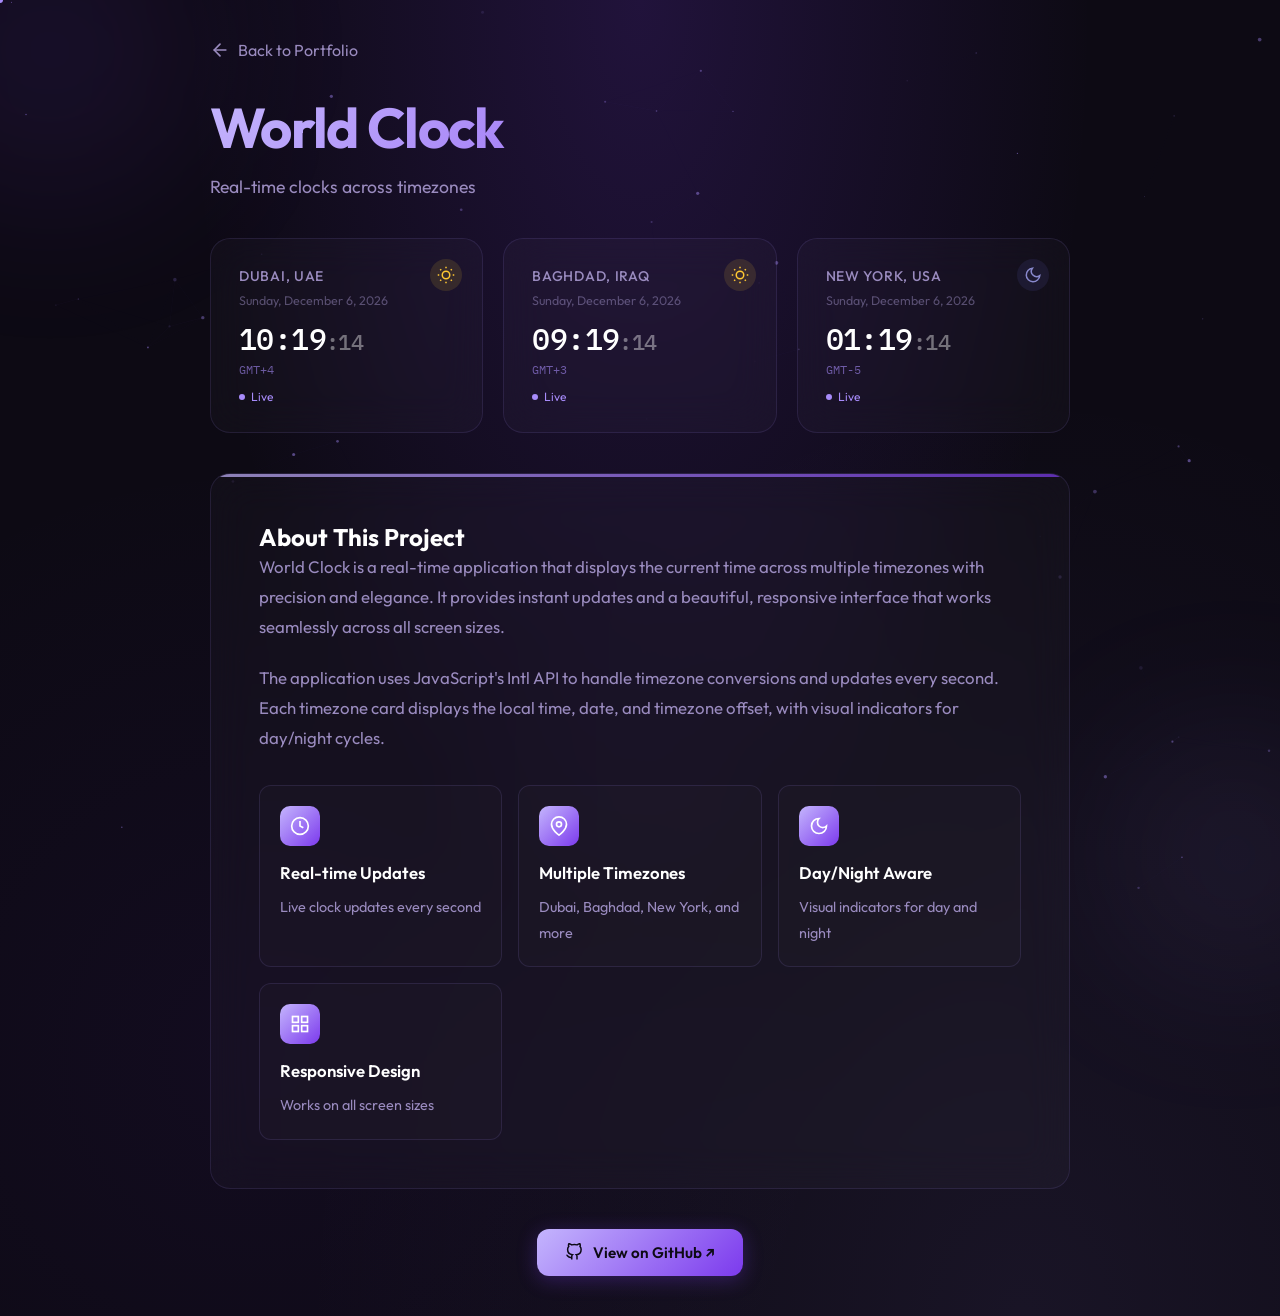
==== index.html @ 50f1b212 "rename world-clock to index" ====
<!DOCTYPE html>
<html lang="en">
<head>
    <meta charset="UTF-8">
    <meta name="viewport" content="width=device-width, initial-scale=1.0">
    <title>World Clock - Omar Al Nuaimi</title>
    <link rel="preconnect" href="https://fonts.googleapis.com">
    <link rel="preconnect" href="https://fonts.gstatic.com" crossorigin>
    <link href="https://fonts.googleapis.com/css2?family=Outfit:wght@400;500;600;700&family=IBM+Plex+Mono:wght@400;500&display=swap" rel="stylesheet">
    <style>
        :root {
            --bg-primary: #0d0a14;
            --bg-secondary: #150f20;
            --bg-card: rgba(255, 255, 255, 0.025);
            --bg-card-hover: rgba(255, 255, 255, 0.05);
            --accent-primary: #a78bfa;
            --accent-secondary: #7c3aed;
            --accent-gradient: linear-gradient(135deg, #c4b5fd 0%, #7c3aed 100%);
            --text-primary: #ffffff;
            --text-secondary: #9a8bbf;
            --border-color: rgba(255, 255, 255, 0.06);
            --glass-bg: rgba(255, 255, 255, 0.015);
            --glass-border: rgba(167, 139, 250, 0.12);
            --shadow-glow: 0 0 40px rgba(124, 58, 237, 0.2);
            --cursor-color: #a78bfa;
            --cursor-size: 36px;
        }
        
        *, *::before, *::after { margin: 0; padding: 0; box-sizing: border-box; }

        @media (pointer: fine) {
            *, *::before, *::after { cursor: none !important; }
        }

        body {
            font-family: 'Outfit', -apple-system, BlinkMacSystemFont, sans-serif;
            background: var(--bg-primary);
            background-image:
                radial-gradient(ellipse at 50% 0%, rgba(124, 58, 237, 0.18) 0%, transparent 50%),
                radial-gradient(ellipse at 80% 100%, rgba(167, 139, 250, 0.08) 0%, transparent 50%),
                radial-gradient(ellipse at 20% 80%, rgba(109, 40, 217, 0.06) 0%, transparent 40%);
            min-height: 100vh;
            color: var(--text-primary);
            overflow-x: hidden;
        }

        .cursor-dot {
            position: fixed;
            top: 0; left: 0;
            width: 6px; height: 6px;
            background: var(--cursor-color);
            border-radius: 50%;
            pointer-events: none;
            z-index: 9999;
            transform: translate(-50%, -50%);
            transition: width 0.2s ease, height 0.2s ease, opacity 0.2s ease;
        }
        
        .cursor-ring {
            position: fixed;
            top: 0; left: 0;
            width: var(--cursor-size);
            height: var(--cursor-size);
            border: 1.5px solid var(--cursor-color);
            border-radius: 50%;
            pointer-events: none;
            z-index: 9998;
            transform: translate(-50%, -50%);
            opacity: 0.5;
            transition: width 0.35s cubic-bezier(0.22, 1, 0.36, 1),
                        height 0.35s cubic-bezier(0.22, 1, 0.36, 1),
                        opacity 0.35s ease,
                        border-color 0.35s ease,
                        background 0.35s ease;
        }
        
        .cursor-ring.hovering {
            width: 56px;
            height: 56px;
            opacity: 0.25;
            background: rgba(167, 139, 250, 0.06);
        }

        @media (pointer: coarse) {
            .cursor-dot, .cursor-ring { display: none !important; }
        }

        #bg-canvas {
            position: fixed; top: 0; left: 0;
            width: 100%; height: 100%;
            z-index: 0; pointer-events: none;
        }

        .container { max-width: 900px; width: 100%; margin: 0 auto; padding: 40px 20px; position: relative; z-index: 1; }

        .back-link {
            display: inline-flex; align-items: center; gap: 8px;
            color: var(--text-secondary); text-decoration: none;
            margin-bottom: 32px; transition: all 0.3s ease; cursor: pointer;
        }
        
        .back-link:hover { color: var(--accent-primary); transform: translateX(-4px); }

        h1 {
            font-size: clamp(2rem, 5vw, 3.5rem); font-weight: 700;
            letter-spacing: -0.03em;
            background: var(--accent-gradient);
            -webkit-background-clip: text; -webkit-text-fill-color: transparent;
            background-clip: text; margin-bottom: 12px;
        }

        .subtitle { color: var(--text-secondary); font-size: 1.1rem; font-weight: 400; margin-bottom: 40px; }

        .bento-grid {
            display: grid; grid-template-columns: repeat(auto-fit, minmax(240px, 1fr));
            gap: 20px; margin-bottom: 40px;
        }

        .time-card {
            background: var(--bg-card); backdrop-filter: blur(20px); -webkit-backdrop-filter: blur(20px);
            border: 1px solid var(--glass-border); border-radius: 20px; padding: 28px;
            transition: all 0.35s cubic-bezier(0.4, 0, 0.2, 1);
            position: relative; overflow: hidden;
        }

        .time-card::before {
            content: ''; position: absolute; top: 0; left: 0; right: 0; height: 3px;
            background: var(--accent-gradient); opacity: 0; transition: opacity 0.35s ease;
        }

        .time-card:hover { background: var(--bg-card-hover); transform: translateY(-4px); box-shadow: var(--shadow-glow); }
        .time-card:hover::before { opacity: 1; }

        .city-name { font-size: 0.875rem; font-weight: 500; color: var(--text-secondary); text-transform: uppercase; letter-spacing: 0.05em; margin-bottom: 8px; }
        .city-date { font-size: 0.78rem; color: rgba(154, 139, 191, 0.5); margin-bottom: 12px; }

        .time-display {
            font-family: 'IBM Plex Mono', monospace; font-size: clamp(1.5rem, 3vw, 1.85rem);
            font-weight: 500; color: var(--text-primary); letter-spacing: -0.02em;
        }

        .time-seconds { font-size: 0.75em; opacity: 0.4; }
        .timezone-offset { font-size: 0.75rem; color: var(--accent-primary); opacity: 0.6; margin-top: 4px; font-family: 'IBM Plex Mono', monospace; }

        .live-indicator { display: inline-flex; align-items: center; gap: 6px; margin-top: 12px; font-size: 0.75rem; color: var(--accent-primary); }
        .live-dot { width: 6px; height: 6px; background: var(--accent-primary); border-radius: 50%; animation: pulse 2s ease-in-out infinite; }

        @keyframes pulse { 0%, 100% { opacity: 1; transform: scale(1); } 50% { opacity: 0.4; transform: scale(1.3); } }

        .daynight-badge {
            position: absolute; top: 20px; right: 20px;
            width: 32px; height: 32px; border-radius: 50%;
            display: flex; align-items: center; justify-content: center; font-size: 16px;
        }

        .daynight-badge.day { background: rgba(255, 200, 50, 0.12); }
        .daynight-badge.night { background: rgba(100, 100, 200, 0.12); }

        .content-card {
            background: var(--bg-card); backdrop-filter: blur(20px); -webkit-backdrop-filter: blur(20px);
            border: 1px solid var(--glass-border); border-radius: 20px; padding: 48px;
            margin: 40px 0; position: relative; overflow: hidden;
        }

        .content-card::before { content: ''; position: absolute; top: 0; left: 0; right: 0; height: 3px; background: var(--accent-gradient); opacity: 0.7; }

        .content-text { color: var(--text-secondary); line-height: 1.8; font-size: 1.05rem; }
        .content-text p { margin-bottom: 20px; }

        .feature-grid { display: grid; grid-template-columns: repeat(auto-fit, minmax(200px, 1fr)); gap: 16px; margin-top: 32px; }

        .feature-item { background: var(--glass-bg); border: 1px solid var(--glass-border); border-radius: 12px; padding: 20px; transition: all 0.3s ease; }
        .feature-item:hover { background: var(--bg-card-hover); border-color: var(--accent-primary); transform: translateY(-2px); }

        .feature-icon { width: 40px; height: 40px; background: var(--accent-gradient); border-radius: 10px; display: flex; align-items: center; justify-content: center; margin-bottom: 12px; }
        .feature-title { color: var(--text-primary); font-weight: 600; margin-bottom: 6px; }
        .feature-desc { color: var(--text-secondary); font-size: 0.9rem; }

        .btn {
            display: inline-flex; align-items: center; gap: 10px; padding: 14px 28px;
            border-radius: 12px; font-size: 0.95rem; font-weight: 600;
            text-decoration: none; transition: all 0.3s cubic-bezier(0.4, 0, 0.2, 1);
            cursor: pointer; border: none; font-family: 'Outfit', sans-serif;
        }

        .btn-primary { background: var(--accent-gradient); color: var(--bg-primary); box-shadow: 0 4px 20px rgba(124, 58, 237, 0.3); }
        .btn-primary:hover { transform: translateY(-2px); box-shadow: 0 8px 30px rgba(124, 58, 237, 0.4); }

        .actions { display: flex; justify-content: center; gap: 16px; flex-wrap: wrap; margin-top: 32px; }

        .orb { position: fixed; border-radius: 50%; filter: blur(80px); pointer-events: none; z-index: 0; animation: orbFloat 12s ease-in-out infinite alternate; }
        .orb-1 { width: 300px; height: 300px; background: rgba(124, 58, 237, 0.1); top: -100px; left: -100px; }
        .orb-2 { width: 250px; height: 250px; background: rgba(167, 139, 250, 0.08); bottom: -80px; right: -80px; animation-delay: -6s; }
        @keyframes orbFloat { from { transform: translate(0, 0) scale(1); } to { transform: translate(30px, 20px) scale(1.1); } }

        @media (max-width: 600px) { 
            .content-card { padding: 32px 24px; } 
        }
    </style>
</head>
<body>
    <!-- Custom Cursor -->
    <div class="cursor-dot" id="cursor-dot" aria-hidden="true"></div>
    <div class="cursor-ring" id="cursor-ring" aria-hidden="true"></div>

    <canvas id="bg-canvas" aria-hidden="true"></canvas>
    <div class="orb orb-1" aria-hidden="true"></div>
    <div class="orb orb-2" aria-hidden="true"></div>

    <main class="container">
        <a href="../index.html" class="back-link">
            <svg width="20" height="20" viewBox="0 0 24 24" fill="none" stroke="currentColor" stroke-width="2" stroke-linecap="round" stroke-linejoin="round"><path d="M19 12H5"/><path d="M12 19l-7-7 7-7"/></svg>
            Back to Portfolio
        </a>

        <h1>World Clock</h1>
        <p class="subtitle">Real-time clocks across timezones</p>

        <div class="bento-grid" id="clock-grid"></div>

        <div class="content-card">
            <h2>About This Project</h2>
            <div class="content-text">
                <p>World Clock is a real-time application that displays the current time across multiple timezones with precision and elegance. It provides instant updates and a beautiful, responsive interface that works seamlessly across all screen sizes.</p>
                <p>The application uses JavaScript's Intl API to handle timezone conversions and updates every second. Each timezone card displays the local time, date, and timezone offset, with visual indicators for day/night cycles.</p>
                
                <div class="feature-grid">
                    <div class="feature-item">
                        <div class="feature-icon"><svg width="20" height="20" viewBox="0 0 24 24" fill="none" stroke="white" stroke-width="2"><circle cx="12" cy="12" r="10"/><path d="M12 6v6l4 2"/></svg></div>
                        <div class="feature-title">Real-time Updates</div>
                        <div class="feature-desc">Live clock updates every second</div>
                    </div>
                    <div class="feature-item">
                        <div class="feature-icon"><svg width="20" height="20" viewBox="0 0 24 24" fill="none" stroke="white" stroke-width="2"><path d="M21 10c0 7-9 13-9 13s-9-6-9-13a9 9 0 0 1 18 0z"/><circle cx="12" cy="10" r="3"/></svg></div>
                        <div class="feature-title">Multiple Timezones</div>
                        <div class="feature-desc">Dubai, Baghdad, New York, and more</div>
                    </div>
                    <div class="feature-item">
                        <div class="feature-icon"><svg width="20" height="20" viewBox="0 0 24 24" fill="none" stroke="white" stroke-width="2"><path d="M12 3a6 6 0 0 0 9 9 9 9 0 1 1-9-9z"/></svg></div>
                        <div class="feature-title">Day/Night Aware</div>
                        <div class="feature-desc">Visual indicators for day and night</div>
                    </div>
                    <div class="feature-item">
                        <div class="feature-icon"><svg width="20" height="20" viewBox="0 0 24 24" fill="none" stroke="white" stroke-width="2"><rect x="3" y="3" width="7" height="7"/><rect x="14" y="3" width="7" height="7"/><rect x="14" y="14" width="7" height="7"/><rect x="3" y="14" width="7" height="7"/></svg></div>
                        <div class="feature-title">Responsive Design</div>
                        <div class="feature-desc">Works on all screen sizes</div>
                    </div>
                </div>
            </div>
        </div>

        <div class="actions">
            <a href="https://github.com/oaln04/portfolio" target="_blank" rel="noopener noreferrer" class="btn btn-primary">
                <svg width="18" height="18" viewBox="0 0 24 24" fill="none" stroke="currentColor" stroke-width="2"><path d="M9 19c-5 1.5-5-2.5-7-3m14 6v-3.87a3.37 3.37 0 0 0-.94-2.61c3.14-.35 6.44-1.54 6.44-7A5.44 5.44 0 0 0 20 4.77 5.07 5.07 0 0 0 19.91 1S18.73.65 16 2.48a13.38 13.38 0 0 0-7 0C6.27.65 5.09 1 5.09 1A5.07 5.07 0 0 0 5 4.77a5.44 5.44 0 0 0-1.5 3.78c0 5.42 3.3 6.61 6.44 7A3.37 3.37 0 0 0 9 18.13V22"/></svg>
                View on GitHub ↗
            </a>
        </div>
    </main>

    <script>
    /* ══════════════════════════════════════
       Smooth Custom Cursor
       ══════════════════════════════════════ */
    (function() {
        var dot = document.getElementById("cursor-dot");
        var ring = document.getElementById("cursor-ring");
        if (!dot || !ring) return;

        if (window.matchMedia("(pointer: coarse)").matches) return;
        if (window.matchMedia("(prefers-reduced-motion: reduce)").matches) return;

        var mouseX = -100, mouseY = -100;
        var ringX = -100, ringY = -100;
        var isVisible = false;

        document.addEventListener("mousemove", function(e) {
            mouseX = e.clientX;
            mouseY = e.clientY;

            dot.style.left = mouseX + "px";
            dot.style.top = mouseY + "px";

            if (!isVisible) {
                isVisible = true;
                ringX = mouseX;
                ringY = mouseY;
                ring.style.left = ringX + "px";
                ring.style.top = ringY + "px";
                dot.style.opacity = "1";
                ring.style.opacity = "0.5";
            }
        });

        document.addEventListener("mouseleave", function() {
            isVisible = false;
            dot.style.opacity = "0";
            ring.style.opacity = "0";
        });

        document.addEventListener("mouseenter", function() {
            isVisible = true;
            dot.style.opacity = "1";
            ring.style.opacity = "0.5";
        });

        var lerpSpeed = 0.15;
        function animateRing() {
            ringX += (mouseX - ringX) * lerpSpeed;
            ringY += (mouseY - ringY) * lerpSpeed;
            ring.style.left = ringX + "px";
            ring.style.top = ringY + "px";
            requestAnimationFrame(animateRing);
        }
        requestAnimationFrame(animateRing);

        var hoverTargets = "a, button, input, textarea, [role='button'], .time-card, .feature-item, .back-link";
        document.addEventListener("mouseover", function(e) {
            if (e.target.closest(hoverTargets)) {
                ring.classList.add("hovering");
            }
        });
        document.addEventListener("mouseout", function(e) {
            if (e.target.closest(hoverTargets)) {
                ring.classList.remove("hovering");
            }
        });
    })();

    /* ══════════════════════════════════════
       Config
       ══════════════════════════════════════ */
    const CITIES = [
        { id: "dubai",    name: "Dubai, UAE",    tz: "Asia/Dubai" },
        { id: "baghdad",  name: "Baghdad, Iraq",  tz: "Asia/Baghdad" },
        { id: "new_york", name: "New York, USA",  tz: "America/New_York" },
    ];

    /* ══════════════════════════════════════
       Clock Cards
       ══════════════════════════════════════ */
    function buildClockGrid() {
        var grid = document.getElementById("clock-grid");
        grid.innerHTML = "";
        CITIES.forEach(function(city) {
            var card = document.createElement("div");
            card.className = "time-card";
            card.innerHTML =
                '<div class="daynight-badge" id="dn-' + city.id + '"></div>' +
                '<div class="city-name">' + city.name + '</div>' +
                '<div class="city-date" id="date-' + city.id + '"></div>' +
                '<div class="time-display" id="time-' + city.id + '">--:--:--</div>' +
                '<div class="timezone-offset" id="offset-' + city.id + '"></div>' +
                '<div class="live-indicator"><span class="live-dot"></span>Live</div>';
            grid.appendChild(card);
        });
    }

    function updateClocks() {
        var now = new Date();
        CITIES.forEach(function(city) {
            var timeFmt = new Intl.DateTimeFormat("en-GB", { timeZone: city.tz, hour: "2-digit", minute: "2-digit", second: "2-digit", hour12: false });
            var dateFmt = new Intl.DateTimeFormat("en-US", { timeZone: city.tz, weekday: "long", year: "numeric", month: "long", day: "numeric" });
            var hourFmt = new Intl.DateTimeFormat("en-US", { timeZone: city.tz, hour: "numeric", hour12: false });
            var parts = timeFmt.formatToParts(now);
            var h = parts.find(function(p) { return p.type === "hour"; }).value;
            var m = parts.find(function(p) { return p.type === "minute"; }).value;
            var s = parts.find(function(p) { return p.type === "second"; }).value;
            var timeEl = document.getElementById("time-" + city.id);
            var dateEl = document.getElementById("date-" + city.id);
            var dnEl   = document.getElementById("dn-" + city.id);
            var offEl  = document.getElementById("offset-" + city.id);
            if (timeEl) timeEl.innerHTML = h + ":" + m + '<span class="time-seconds">:' + s + "</span>";
            if (dateEl) dateEl.textContent = dateFmt.format(now);
            var hour = parseInt(hourFmt.format(now), 10);
            if (dnEl) {
                var isDay = hour >= 6 && hour < 18;
                dnEl.className = "daynight-badge " + (isDay ? "day" : "night");
                dnEl.innerHTML = isDay
                    ? '<svg width="18" height="18" viewBox="0 0 24 24" fill="none" stroke="#ffc832" stroke-width="2"><circle cx="12" cy="12" r="5"/><path d="M12 1v2M12 21v2M4.22 4.22l1.42 1.42M18.36 18.36l1.42 1.42M1 12h2M21 12h2M4.22 19.78l1.42-1.42M18.36 5.64l1.42-1.42"/></svg>'
                    : '<svg width="18" height="18" viewBox="0 0 24 24" fill="none" stroke="#8888cc" stroke-width="2"><path d="M21 12.79A9 9 0 1 1 11.21 3 7 7 0 0 0 21 12.79z"/></svg>';
            }
            if (offEl) {
                var offsetPart = new Intl.DateTimeFormat("en-US", { timeZone: city.tz, timeZoneName: "shortOffset" }).formatToParts(now).find(function(p) { return p.type === "timeZoneName"; });
                offEl.textContent = offsetPart ? offsetPart.value : "";
            }
        });
    }

    /* ══════════════════════════════════════
       Background Particles
       ══════════════════════════════════════ */
    function initBgCanvas() {
        var canvas = document.getElementById("bg-canvas");
        var ctx = canvas.getContext("2d");
        var width, height, particles, mouse;
        var prefersReduced = window.matchMedia("(prefers-reduced-motion: reduce)").matches;
        mouse = { x: -9999, y: -9999 };
        document.addEventListener("mousemove", function(e) { mouse.x = e.clientX; mouse.y = e.clientY; });
        document.addEventListener("mouseleave", function() { mouse.x = -9999; mouse.y = -9999; });
        function resize() { width = canvas.width = window.innerWidth; height = canvas.height = window.innerHeight; }
        function createParticles() {
            var count = Math.min(Math.floor((width * height) / 18000), 80);
            particles = [];
            for (var i = 0; i < count; i++) {
                particles.push({ x: Math.random() * width, y: Math.random() * height, vx: (Math.random() - 0.5) * 0.3, vy: (Math.random() - 0.5) * 0.3, r: Math.random() * 1.5 + 0.5, alpha: Math.random() * 0.4 + 0.1 });
            }
        }
        function draw() {
            if (prefersReduced) return;
            ctx.clearRect(0, 0, width, height);
            for (var i = 0; i < particles.length; i++) {
                var p = particles[i];
                p.x += p.vx; p.y += p.vy;
                if (p.x < 0) p.x = width; if (p.x > width) p.x = 0;
                if (p.y < 0) p.y = height; if (p.y > height) p.y = 0;
                var dx = p.x - mouse.x, dy = p.y - mouse.y, dist = Math.sqrt(dx * dx + dy * dy);
                if (dist < 120 && dist > 0) { var force = (120 - dist) / 120 * 0.8; p.x += (dx / dist) * force; p.y += (dy / dist) * force; }
                ctx.beginPath(); ctx.arc(p.x, p.y, Math.max(0.1, p.r), 0, Math.PI * 2);
                ctx.fillStyle = "rgba(167, 139, 250, " + p.alpha + ")"; ctx.fill();
            }
            for (var i = 0; i < particles.length; i++) {
                for (var j = i + 1; j < particles.length; j++) {
                    var dx = particles[i].x - particles[j].x, dy = particles[i].y - particles[j].y;
                    var dist = Math.sqrt(dx * dx + dy * dy);
                    if (dist < 140) {
                        ctx.beginPath(); ctx.moveTo(particles[i].x, particles[i].y); ctx.lineTo(particles[j].x, particles[j].y);
                        ctx.strokeStyle = "rgba(167, 139, 250, " + (0.06 * (1 - dist / 140)) + ")"; ctx.lineWidth = 0.5; ctx.stroke();
                    }
                }
            }
            requestAnimationFrame(draw);
        }
        resize(); createParticles(); draw();
        window.addEventListener("resize", function() { resize(); createParticles(); });
    }

    /* ══════════════════════════════════════
       Init
       ══════════════════════════════════════ */
    buildClockGrid();
    updateClocks();
    setInterval(updateClocks, 1000);
    initBgCanvas();
    </script>
</body>
</html>
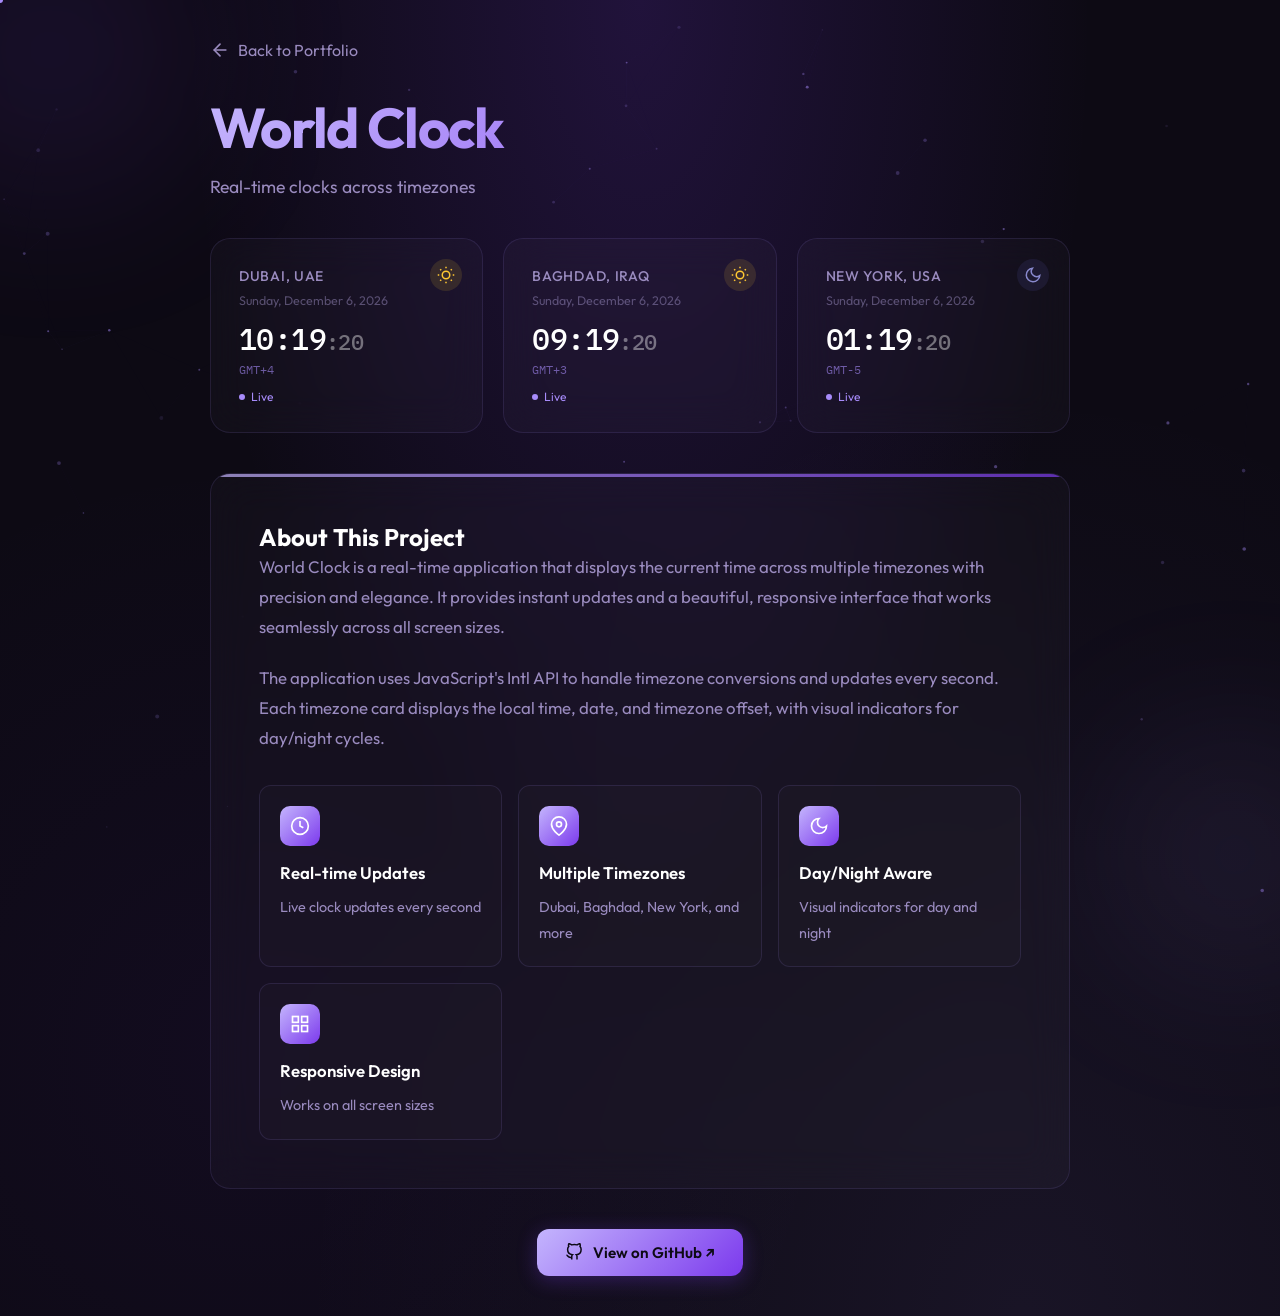
==== commit 5071b513: "fix back link not pointing to oaln04.xyz" ====
--- a/index.html
+++ b/index.html
@@ -208,7 +208,7 @@
     <div class="orb orb-2" aria-hidden="true"></div>
 
     <main class="container">
-        <a href="../index.html" class="back-link">
+        <a href="https://www.oaln04.xyz" class="back-link">
             <svg width="20" height="20" viewBox="0 0 24 24" fill="none" stroke="currentColor" stroke-width="2" stroke-linecap="round" stroke-linejoin="round"><path d="M19 12H5"/><path d="M12 19l-7-7 7-7"/></svg>
             Back to Portfolio
         </a>
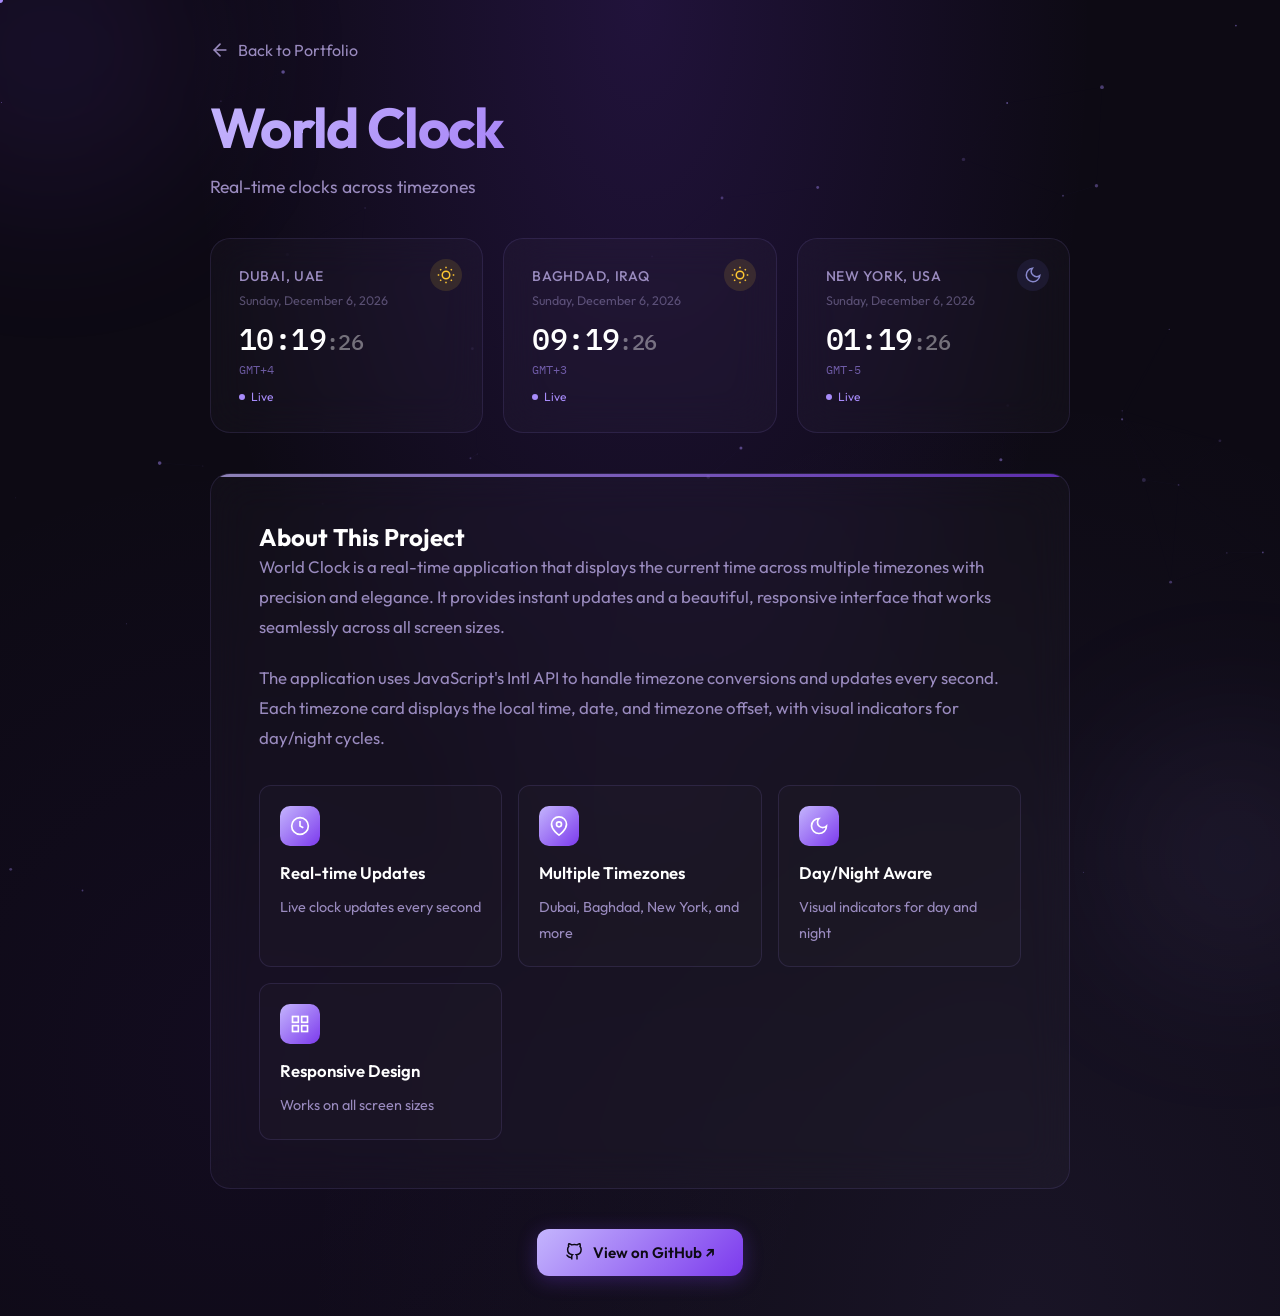
==== commit 91d93627: "fix view on github pointing to correct repo" ====
--- a/index.html
+++ b/index.html
@@ -250,7 +250,7 @@
         </div>
 
         <div class="actions">
-            <a href="https://github.com/oaln04/portfolio" target="_blank" rel="noopener noreferrer" class="btn btn-primary">
+            <a href="https://github.com/oaln04/world-clock" target="_blank" rel="noopener noreferrer" class="btn btn-primary">
                 <svg width="18" height="18" viewBox="0 0 24 24" fill="none" stroke="currentColor" stroke-width="2"><path d="M9 19c-5 1.5-5-2.5-7-3m14 6v-3.87a3.37 3.37 0 0 0-.94-2.61c3.14-.35 6.44-1.54 6.44-7A5.44 5.44 0 0 0 20 4.77 5.07 5.07 0 0 0 19.91 1S18.73.65 16 2.48a13.38 13.38 0 0 0-7 0C6.27.65 5.09 1 5.09 1A5.07 5.07 0 0 0 5 4.77a5.44 5.44 0 0 0-1.5 3.78c0 5.42 3.3 6.61 6.44 7A3.37 3.37 0 0 0 9 18.13V22"/></svg>
                 View on GitHub ↗
             </a>
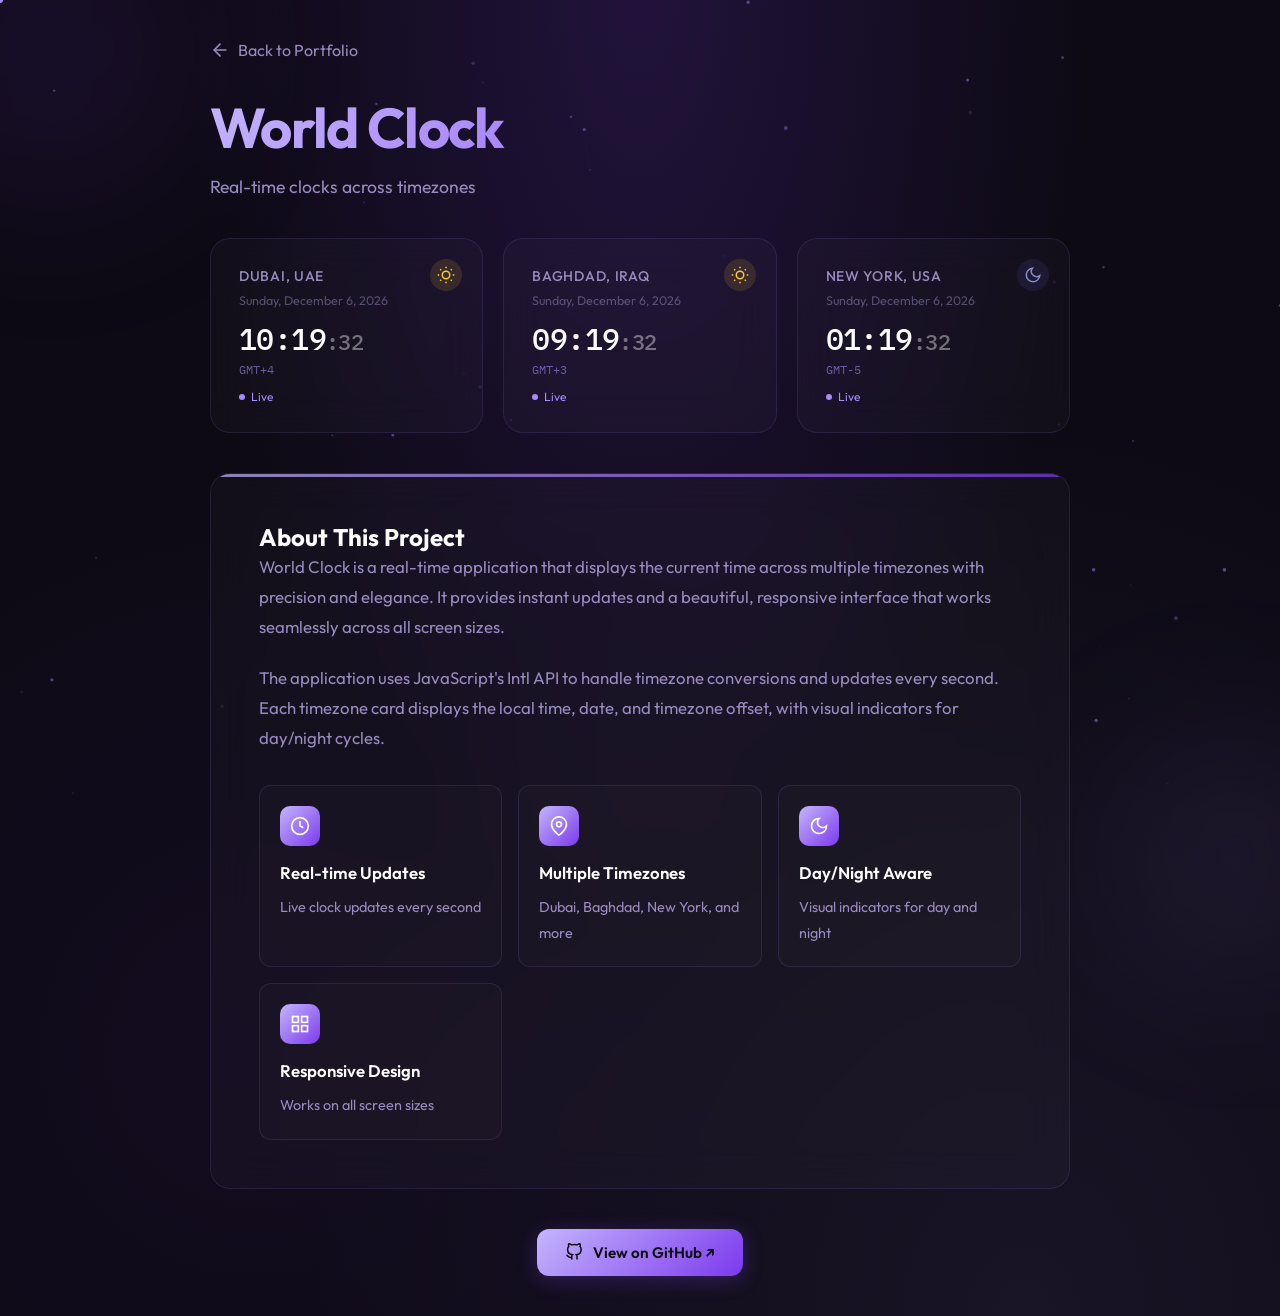
==== commit e3ff2b9b: "added favicon" ====
--- a/index.html
+++ b/index.html
@@ -4,6 +4,7 @@
     <meta charset="UTF-8">
     <meta name="viewport" content="width=device-width, initial-scale=1.0">
     <title>World Clock - Omar Al Nuaimi</title>
+    <link rel="icon" type="image/svg+xml" href="favicon.svg">
     <link rel="preconnect" href="https://fonts.googleapis.com">
     <link rel="preconnect" href="https://fonts.gstatic.com" crossorigin>
     <link href="https://fonts.googleapis.com/css2?family=Outfit:wght@400;500;600;700&family=IBM+Plex+Mono:wght@400;500&display=swap" rel="stylesheet">
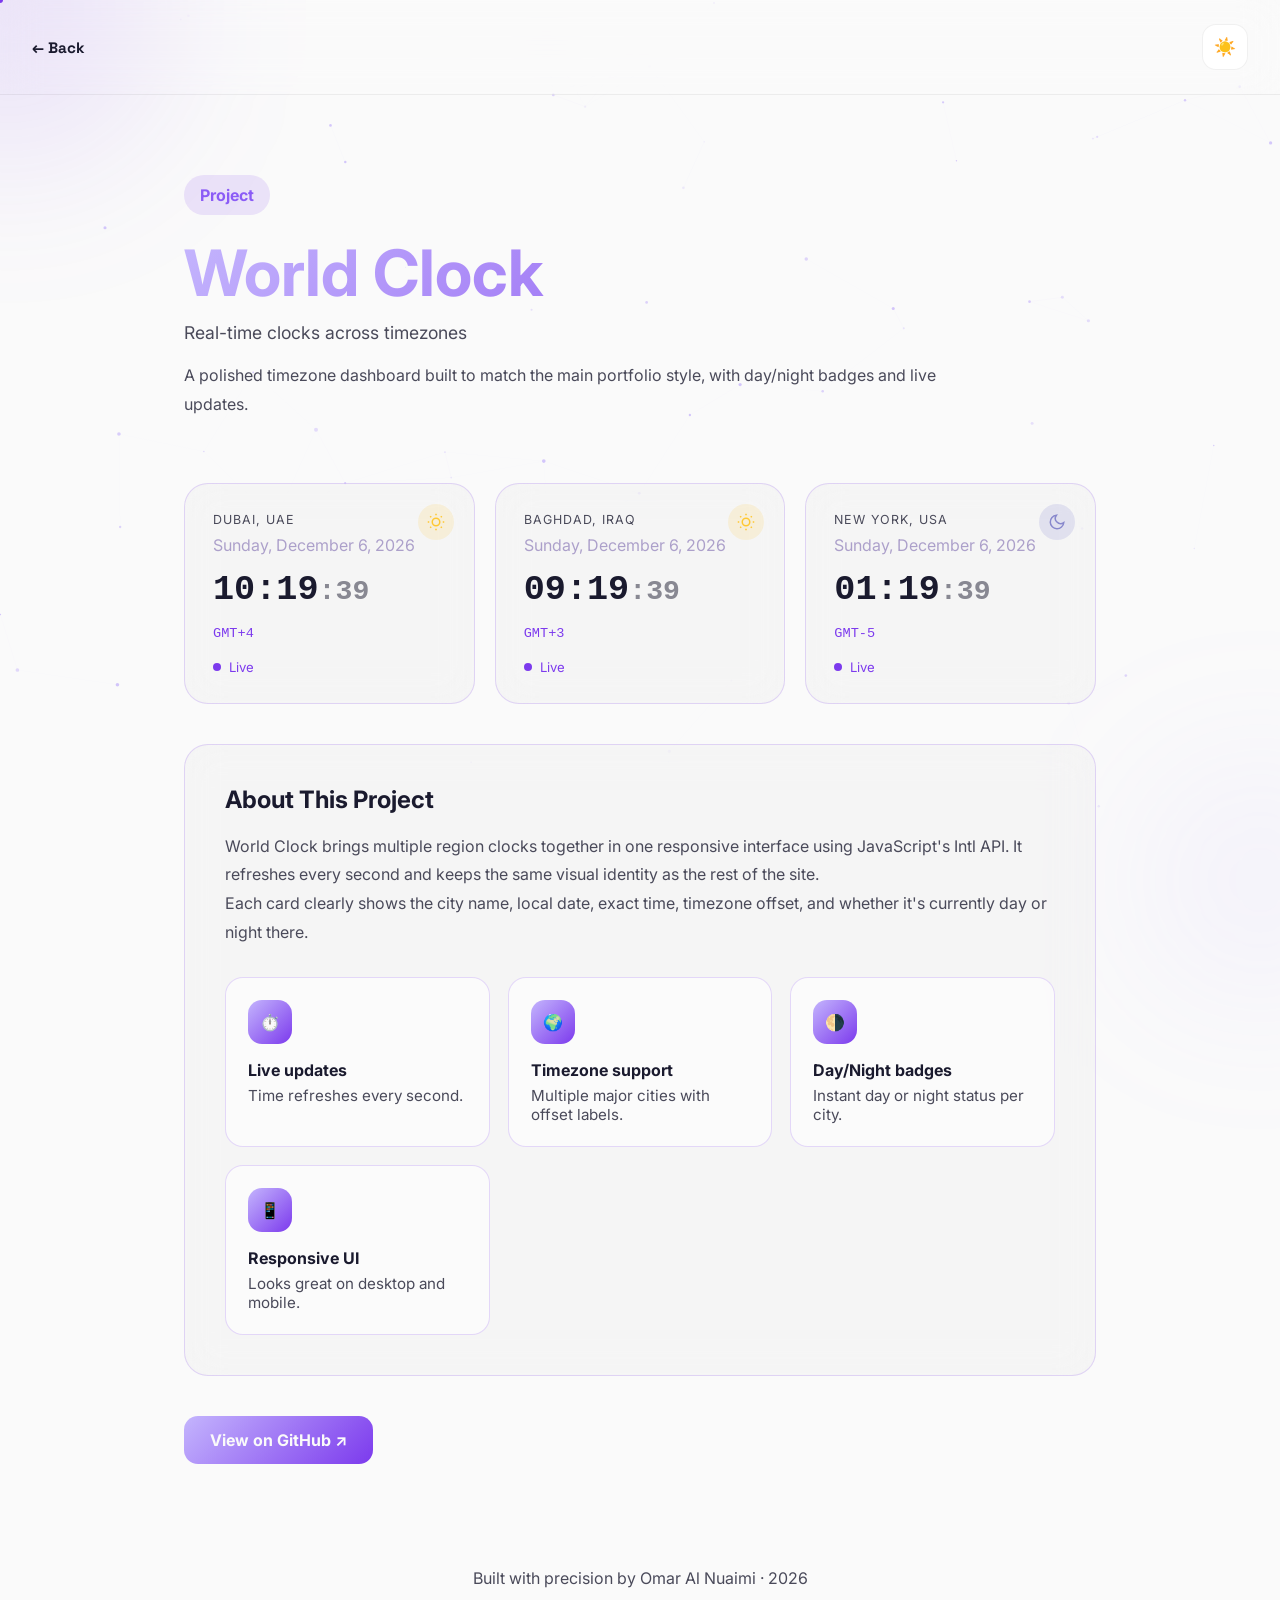
==== commit 8684616e: "tightened world-clock to match theme of oaln04.xyz" ====
--- a/index.html
+++ b/index.html
@@ -1,447 +1,273 @@
 <!DOCTYPE html>
 <html lang="en">
 <head>
-    <meta charset="UTF-8">
-    <meta name="viewport" content="width=device-width, initial-scale=1.0">
-    <title>World Clock - Omar Al Nuaimi</title>
-    <link rel="icon" type="image/svg+xml" href="favicon.svg">
-    <link rel="preconnect" href="https://fonts.googleapis.com">
-    <link rel="preconnect" href="https://fonts.gstatic.com" crossorigin>
-    <link href="https://fonts.googleapis.com/css2?family=Outfit:wght@400;500;600;700&family=IBM+Plex+Mono:wght@400;500&display=swap" rel="stylesheet">
-    <style>
-        :root {
-            --bg-primary: #0d0a14;
-            --bg-secondary: #150f20;
-            --bg-card: rgba(255, 255, 255, 0.025);
-            --bg-card-hover: rgba(255, 255, 255, 0.05);
-            --accent-primary: #a78bfa;
-            --accent-secondary: #7c3aed;
-            --accent-gradient: linear-gradient(135deg, #c4b5fd 0%, #7c3aed 100%);
-            --text-primary: #ffffff;
-            --text-secondary: #9a8bbf;
-            --border-color: rgba(255, 255, 255, 0.06);
-            --glass-bg: rgba(255, 255, 255, 0.015);
-            --glass-border: rgba(167, 139, 250, 0.12);
-            --shadow-glow: 0 0 40px rgba(124, 58, 237, 0.2);
-            --cursor-color: #a78bfa;
-            --cursor-size: 36px;
+  <meta charset="UTF-8" />
+  <meta name="viewport" content="width=device-width, initial-scale=1.0" />
+  <title>World Clock - Omar Al Nuaimi</title>
+  <script>
+  (function(){
+    try {
+      const key = 'theme-preference';
+      const saved = localStorage.getItem(key);
+      const html = document.documentElement;
+      const body = document.body;
+      const apply = function(light) {
+        if (light) {
+          html.classList.add('light');
+          body.classList.add('light');
+        } else {
+          html.classList.remove('light');
+          body.classList.remove('light');
         }
-        
-        *, *::before, *::after { margin: 0; padding: 0; box-sizing: border-box; }
-
-        @media (pointer: fine) {
-            *, *::before, *::after { cursor: none !important; }
-        }
-
-        body {
-            font-family: 'Outfit', -apple-system, BlinkMacSystemFont, sans-serif;
-            background: var(--bg-primary);
-            background-image:
-                radial-gradient(ellipse at 50% 0%, rgba(124, 58, 237, 0.18) 0%, transparent 50%),
-                radial-gradient(ellipse at 80% 100%, rgba(167, 139, 250, 0.08) 0%, transparent 50%),
-                radial-gradient(ellipse at 20% 80%, rgba(109, 40, 217, 0.06) 0%, transparent 40%);
-            min-height: 100vh;
-            color: var(--text-primary);
-            overflow-x: hidden;
-        }
-
-        .cursor-dot {
-            position: fixed;
-            top: 0; left: 0;
-            width: 6px; height: 6px;
-            background: var(--cursor-color);
-            border-radius: 50%;
-            pointer-events: none;
-            z-index: 9999;
-            transform: translate(-50%, -50%);
-            transition: width 0.2s ease, height 0.2s ease, opacity 0.2s ease;
-        }
-        
-        .cursor-ring {
-            position: fixed;
-            top: 0; left: 0;
-            width: var(--cursor-size);
-            height: var(--cursor-size);
-            border: 1.5px solid var(--cursor-color);
-            border-radius: 50%;
-            pointer-events: none;
-            z-index: 9998;
-            transform: translate(-50%, -50%);
-            opacity: 0.5;
-            transition: width 0.35s cubic-bezier(0.22, 1, 0.36, 1),
-                        height 0.35s cubic-bezier(0.22, 1, 0.36, 1),
-                        opacity 0.35s ease,
-                        border-color 0.35s ease,
-                        background 0.35s ease;
-        }
-        
-        .cursor-ring.hovering {
-            width: 56px;
-            height: 56px;
-            opacity: 0.25;
-            background: rgba(167, 139, 250, 0.06);
-        }
-
-        @media (pointer: coarse) {
-            .cursor-dot, .cursor-ring { display: none !important; }
-        }
-
-        #bg-canvas {
-            position: fixed; top: 0; left: 0;
-            width: 100%; height: 100%;
-            z-index: 0; pointer-events: none;
-        }
-
-        .container { max-width: 900px; width: 100%; margin: 0 auto; padding: 40px 20px; position: relative; z-index: 1; }
-
-        .back-link {
-            display: inline-flex; align-items: center; gap: 8px;
-            color: var(--text-secondary); text-decoration: none;
-            margin-bottom: 32px; transition: all 0.3s ease; cursor: pointer;
-        }
-        
-        .back-link:hover { color: var(--accent-primary); transform: translateX(-4px); }
-
-        h1 {
-            font-size: clamp(2rem, 5vw, 3.5rem); font-weight: 700;
-            letter-spacing: -0.03em;
-            background: var(--accent-gradient);
-            -webkit-background-clip: text; -webkit-text-fill-color: transparent;
-            background-clip: text; margin-bottom: 12px;
-        }
-
-        .subtitle { color: var(--text-secondary); font-size: 1.1rem; font-weight: 400; margin-bottom: 40px; }
-
-        .bento-grid {
-            display: grid; grid-template-columns: repeat(auto-fit, minmax(240px, 1fr));
-            gap: 20px; margin-bottom: 40px;
-        }
-
-        .time-card {
-            background: var(--bg-card); backdrop-filter: blur(20px); -webkit-backdrop-filter: blur(20px);
-            border: 1px solid var(--glass-border); border-radius: 20px; padding: 28px;
-            transition: all 0.35s cubic-bezier(0.4, 0, 0.2, 1);
-            position: relative; overflow: hidden;
-        }
-
-        .time-card::before {
-            content: ''; position: absolute; top: 0; left: 0; right: 0; height: 3px;
-            background: var(--accent-gradient); opacity: 0; transition: opacity 0.35s ease;
-        }
-
-        .time-card:hover { background: var(--bg-card-hover); transform: translateY(-4px); box-shadow: var(--shadow-glow); }
-        .time-card:hover::before { opacity: 1; }
-
-        .city-name { font-size: 0.875rem; font-weight: 500; color: var(--text-secondary); text-transform: uppercase; letter-spacing: 0.05em; margin-bottom: 8px; }
-        .city-date { font-size: 0.78rem; color: rgba(154, 139, 191, 0.5); margin-bottom: 12px; }
-
-        .time-display {
-            font-family: 'IBM Plex Mono', monospace; font-size: clamp(1.5rem, 3vw, 1.85rem);
-            font-weight: 500; color: var(--text-primary); letter-spacing: -0.02em;
-        }
-
-        .time-seconds { font-size: 0.75em; opacity: 0.4; }
-        .timezone-offset { font-size: 0.75rem; color: var(--accent-primary); opacity: 0.6; margin-top: 4px; font-family: 'IBM Plex Mono', monospace; }
-
-        .live-indicator { display: inline-flex; align-items: center; gap: 6px; margin-top: 12px; font-size: 0.75rem; color: var(--accent-primary); }
-        .live-dot { width: 6px; height: 6px; background: var(--accent-primary); border-radius: 50%; animation: pulse 2s ease-in-out infinite; }
-
-        @keyframes pulse { 0%, 100% { opacity: 1; transform: scale(1); } 50% { opacity: 0.4; transform: scale(1.3); } }
-
-        .daynight-badge {
-            position: absolute; top: 20px; right: 20px;
-            width: 32px; height: 32px; border-radius: 50%;
-            display: flex; align-items: center; justify-content: center; font-size: 16px;
-        }
-
-        .daynight-badge.day { background: rgba(255, 200, 50, 0.12); }
-        .daynight-badge.night { background: rgba(100, 100, 200, 0.12); }
-
-        .content-card {
-            background: var(--bg-card); backdrop-filter: blur(20px); -webkit-backdrop-filter: blur(20px);
-            border: 1px solid var(--glass-border); border-radius: 20px; padding: 48px;
-            margin: 40px 0; position: relative; overflow: hidden;
-        }
-
-        .content-card::before { content: ''; position: absolute; top: 0; left: 0; right: 0; height: 3px; background: var(--accent-gradient); opacity: 0.7; }
-
-        .content-text { color: var(--text-secondary); line-height: 1.8; font-size: 1.05rem; }
-        .content-text p { margin-bottom: 20px; }
-
-        .feature-grid { display: grid; grid-template-columns: repeat(auto-fit, minmax(200px, 1fr)); gap: 16px; margin-top: 32px; }
-
-        .feature-item { background: var(--glass-bg); border: 1px solid var(--glass-border); border-radius: 12px; padding: 20px; transition: all 0.3s ease; }
-        .feature-item:hover { background: var(--bg-card-hover); border-color: var(--accent-primary); transform: translateY(-2px); }
-
-        .feature-icon { width: 40px; height: 40px; background: var(--accent-gradient); border-radius: 10px; display: flex; align-items: center; justify-content: center; margin-bottom: 12px; }
-        .feature-title { color: var(--text-primary); font-weight: 600; margin-bottom: 6px; }
-        .feature-desc { color: var(--text-secondary); font-size: 0.9rem; }
-
-        .btn {
-            display: inline-flex; align-items: center; gap: 10px; padding: 14px 28px;
-            border-radius: 12px; font-size: 0.95rem; font-weight: 600;
-            text-decoration: none; transition: all 0.3s cubic-bezier(0.4, 0, 0.2, 1);
-            cursor: pointer; border: none; font-family: 'Outfit', sans-serif;
-        }
-
-        .btn-primary { background: var(--accent-gradient); color: var(--bg-primary); box-shadow: 0 4px 20px rgba(124, 58, 237, 0.3); }
-        .btn-primary:hover { transform: translateY(-2px); box-shadow: 0 8px 30px rgba(124, 58, 237, 0.4); }
-
-        .actions { display: flex; justify-content: center; gap: 16px; flex-wrap: wrap; margin-top: 32px; }
-
-        .orb { position: fixed; border-radius: 50%; filter: blur(80px); pointer-events: none; z-index: 0; animation: orbFloat 12s ease-in-out infinite alternate; }
-        .orb-1 { width: 300px; height: 300px; background: rgba(124, 58, 237, 0.1); top: -100px; left: -100px; }
-        .orb-2 { width: 250px; height: 250px; background: rgba(167, 139, 250, 0.08); bottom: -80px; right: -80px; animation-delay: -6s; }
-        @keyframes orbFloat { from { transform: translate(0, 0) scale(1); } to { transform: translate(30px, 20px) scale(1.1); } }
-
-        @media (max-width: 600px) { 
-            .content-card { padding: 32px 24px; } 
-        }
-    </style>
+      };
+      if (saved === 'light') apply(true);
+      else if (saved === 'dark') apply(false);
+      else apply(new Date().getHours() >= 6 && new Date().getHours() < 18);
+    } catch (err) {}
+  })();
+  </script>
+  <link rel="stylesheet" href="style.css" />
+  <link rel="icon" type="image/svg+xml" href="favicon.svg" />
+  <link rel="preconnect" href="https://fonts.googleapis.com" />
+  <link rel="preconnect" href="https://fonts.gstatic.com" crossorigin />
+  <link href="https://fonts.googleapis.com/css2?family=Inter:wght@300;400;500;600;700&family=Space+Grotesk:wght@400;500;600;700&display=swap" rel="stylesheet" />
 </head>
 <body>
-    <!-- Custom Cursor -->
-    <div class="cursor-dot" id="cursor-dot" aria-hidden="true"></div>
-    <div class="cursor-ring" id="cursor-ring" aria-hidden="true"></div>
-
-    <canvas id="bg-canvas" aria-hidden="true"></canvas>
-    <div class="orb orb-1" aria-hidden="true"></div>
-    <div class="orb orb-2" aria-hidden="true"></div>
-
-    <main class="container">
-        <a href="https://www.oaln04.xyz" class="back-link">
-            <svg width="20" height="20" viewBox="0 0 24 24" fill="none" stroke="currentColor" stroke-width="2" stroke-linecap="round" stroke-linejoin="round"><path d="M19 12H5"/><path d="M12 19l-7-7 7-7"/></svg>
-            Back to Portfolio
-        </a>
-
-        <h1>World Clock</h1>
-        <p class="subtitle">Real-time clocks across timezones</p>
-
-        <div class="bento-grid" id="clock-grid"></div>
-
-        <div class="content-card">
-            <h2>About This Project</h2>
-            <div class="content-text">
-                <p>World Clock is a real-time application that displays the current time across multiple timezones with precision and elegance. It provides instant updates and a beautiful, responsive interface that works seamlessly across all screen sizes.</p>
-                <p>The application uses JavaScript's Intl API to handle timezone conversions and updates every second. Each timezone card displays the local time, date, and timezone offset, with visual indicators for day/night cycles.</p>
-                
-                <div class="feature-grid">
-                    <div class="feature-item">
-                        <div class="feature-icon"><svg width="20" height="20" viewBox="0 0 24 24" fill="none" stroke="white" stroke-width="2"><circle cx="12" cy="12" r="10"/><path d="M12 6v6l4 2"/></svg></div>
-                        <div class="feature-title">Real-time Updates</div>
-                        <div class="feature-desc">Live clock updates every second</div>
-                    </div>
-                    <div class="feature-item">
-                        <div class="feature-icon"><svg width="20" height="20" viewBox="0 0 24 24" fill="none" stroke="white" stroke-width="2"><path d="M21 10c0 7-9 13-9 13s-9-6-9-13a9 9 0 0 1 18 0z"/><circle cx="12" cy="10" r="3"/></svg></div>
-                        <div class="feature-title">Multiple Timezones</div>
-                        <div class="feature-desc">Dubai, Baghdad, New York, and more</div>
-                    </div>
-                    <div class="feature-item">
-                        <div class="feature-icon"><svg width="20" height="20" viewBox="0 0 24 24" fill="none" stroke="white" stroke-width="2"><path d="M12 3a6 6 0 0 0 9 9 9 9 0 1 1-9-9z"/></svg></div>
-                        <div class="feature-title">Day/Night Aware</div>
-                        <div class="feature-desc">Visual indicators for day and night</div>
-                    </div>
-                    <div class="feature-item">
-                        <div class="feature-icon"><svg width="20" height="20" viewBox="0 0 24 24" fill="none" stroke="white" stroke-width="2"><rect x="3" y="3" width="7" height="7"/><rect x="14" y="3" width="7" height="7"/><rect x="14" y="14" width="7" height="7"/><rect x="3" y="14" width="7" height="7"/></svg></div>
-                        <div class="feature-title">Responsive Design</div>
-                        <div class="feature-desc">Works on all screen sizes</div>
-                    </div>
-                </div>
-            </div>
-        </div>
-
-        <div class="actions">
-            <a href="https://github.com/oaln04/world-clock" target="_blank" rel="noopener noreferrer" class="btn btn-primary">
-                <svg width="18" height="18" viewBox="0 0 24 24" fill="none" stroke="currentColor" stroke-width="2"><path d="M9 19c-5 1.5-5-2.5-7-3m14 6v-3.87a3.37 3.37 0 0 0-.94-2.61c3.14-.35 6.44-1.54 6.44-7A5.44 5.44 0 0 0 20 4.77 5.07 5.07 0 0 0 19.91 1S18.73.65 16 2.48a13.38 13.38 0 0 0-7 0C6.27.65 5.09 1 5.09 1A5.07 5.07 0 0 0 5 4.77a5.44 5.44 0 0 0-1.5 3.78c0 5.42 3.3 6.61 6.44 7A3.37 3.37 0 0 0 9 18.13V22"/></svg>
-                View on GitHub ↗
-            </a>
-        </div>
-    </main>
-
-    <script>
-    /* ══════════════════════════════════════
-       Smooth Custom Cursor
-       ══════════════════════════════════════ */
-    (function() {
-        var dot = document.getElementById("cursor-dot");
-        var ring = document.getElementById("cursor-ring");
-        if (!dot || !ring) return;
-
-        if (window.matchMedia("(pointer: coarse)").matches) return;
-        if (window.matchMedia("(prefers-reduced-motion: reduce)").matches) return;
-
-        var mouseX = -100, mouseY = -100;
-        var ringX = -100, ringY = -100;
-        var isVisible = false;
-
-        document.addEventListener("mousemove", function(e) {
-            mouseX = e.clientX;
-            mouseY = e.clientY;
-
-            dot.style.left = mouseX + "px";
-            dot.style.top = mouseY + "px";
-
-            if (!isVisible) {
-                isVisible = true;
-                ringX = mouseX;
-                ringY = mouseY;
-                ring.style.left = ringX + "px";
-                ring.style.top = ringY + "px";
-                dot.style.opacity = "1";
-                ring.style.opacity = "0.5";
-            }
-        });
-
-        document.addEventListener("mouseleave", function() {
-            isVisible = false;
-            dot.style.opacity = "0";
-            ring.style.opacity = "0";
-        });
-
-        document.addEventListener("mouseenter", function() {
-            isVisible = true;
-            dot.style.opacity = "1";
-            ring.style.opacity = "0.5";
-        });
-
-        var lerpSpeed = 0.15;
-        function animateRing() {
-            ringX += (mouseX - ringX) * lerpSpeed;
-            ringY += (mouseY - ringY) * lerpSpeed;
-            ring.style.left = ringX + "px";
-            ring.style.top = ringY + "px";
-            requestAnimationFrame(animateRing);
+  <nav class="nav">
+    <a href="https://www.oaln04.xyz" class="nav-brand">← Back</a>
+    <button id="toggle" class="theme-toggle" aria-label="Toggle theme">🌙</button>
+  </nav>
+
+  <div class="cursor-dot" id="cursor-dot" aria-hidden="true"></div>
+  <div class="cursor-ring" id="cursor-ring" aria-hidden="true"></div>
+  <canvas id="bg-canvas" aria-hidden="true"></canvas>
+  <div class="orb orb-1" aria-hidden="true"></div>
+  <div class="orb orb-2" aria-hidden="true"></div>
+
+  <main class="container">
+    <section class="hero">
+      <span class="badge">Project</span>
+      <h1>World Clock</h1>
+      <p class="hero-subtitle">Real-time clocks across timezones</p>
+      <p class="hero-desc">A polished timezone dashboard built to match the main portfolio style, with day/night badges and live updates.</p>
+    </section>
+
+    <div class="bento-grid" id="clock-grid"></div>
+
+    <section class="content-card">
+      <h2>About This Project</h2>
+      <div class="content-text">
+        <p>World Clock brings multiple region clocks together in one responsive interface using JavaScript's Intl API. It refreshes every second and keeps the same visual identity as the rest of the site.</p>
+        <p>Each card clearly shows the city name, local date, exact time, timezone offset, and whether it's currently day or night there.</p>
+      </div>
+
+      <div class="feature-grid">
+        <div class="feature-item">
+          <div class="feature-icon">⏱️</div>
+          <div class="feature-title">Live updates</div>
+          <div class="feature-desc">Time refreshes every second.</div>
+        </div>
+        <div class="feature-item">
+          <div class="feature-icon">🌍</div>
+          <div class="feature-title">Timezone support</div>
+          <div class="feature-desc">Multiple major cities with offset labels.</div>
+        </div>
+        <div class="feature-item">
+          <div class="feature-icon">🌗</div>
+          <div class="feature-title">Day/Night badges</div>
+          <div class="feature-desc">Instant day or night status per city.</div>
+        </div>
+        <div class="feature-item">
+          <div class="feature-icon">📱</div>
+          <div class="feature-title">Responsive UI</div>
+          <div class="feature-desc">Looks great on desktop and mobile.</div>
+        </div>
+      </div>
+    </section>
+
+    <div class="actions">
+      <a href="https://github.com/oaln04/world-clock" target="_blank" rel="noopener noreferrer" class="btn btn-primary">View on GitHub ↗</a>
+    </div>
+  </main>
+
+  <footer class="footer">
+    <p>Built with precision by Omar Al Nuaimi · <span id="year">2026</span></p>
+  </footer>
+
+  <script src="theme.js"></script>
+  <script>
+  (function() {
+    var toggle = document.getElementById('toggle');
+    var key = 'theme-preference';
+    function setButton() {
+      var light = document.documentElement.classList.contains('light');
+      toggle.textContent = light ? '☀️' : '🌙';
+    }
+    function updateTheme() {
+      var light = document.documentElement.classList.toggle('light');
+      document.body.classList.toggle('light', light);
+      localStorage.setItem(key, light ? 'light' : 'dark');
+      setButton();
+    }
+    if (toggle) {
+      toggle.addEventListener('click', updateTheme);
+      setButton();
+    }
+  })();
+
+  ;(function() {
+    var dot = document.getElementById('cursor-dot');
+    var ring = document.getElementById('cursor-ring');
+    if (!dot || !ring) return;
+    if (window.matchMedia('(pointer: coarse)').matches) return;
+    if (window.matchMedia('(prefers-reduced-motion: reduce)').matches) return;
+    var mouseX = -100, mouseY = -100;
+    var ringX = -100, ringY = -100;
+    var visible = false;
+    document.addEventListener('mousemove', function(e) {
+      mouseX = e.clientX;
+      mouseY = e.clientY;
+      dot.style.left = mouseX + 'px';
+      dot.style.top = mouseY + 'px';
+      if (!visible) {
+        visible = true;
+        ringX = mouseX;
+        ringY = mouseY;
+        ring.style.left = ringX + 'px';
+        ring.style.top = ringY + 'px';
+        dot.style.opacity = '1';
+        ring.style.opacity = '0.5';
+      }
+    });
+    document.addEventListener('mouseleave', function() {
+      visible = false;
+      dot.style.opacity = '0';
+      ring.style.opacity = '0';
+    });
+    document.addEventListener('mouseenter', function() {
+      visible = true;
+      dot.style.opacity = '1';
+      ring.style.opacity = '0.5';
+    });
+    var lerp = 0.15;
+    function animate() {
+      ringX += (mouseX - ringX) * lerp;
+      ringY += (mouseY - ringY) * lerp;
+      ring.style.left = ringX + 'px';
+      ring.style.top = ringY + 'px';
+      requestAnimationFrame(animate);
+    }
+    animate();
+    document.addEventListener('mouseover', function(e) {
+      if (e.target.closest('a, button, .time-card, .feature-item, .back-link')) ring.classList.add('hovering');
+    });
+    document.addEventListener('mouseout', function(e) {
+      if (e.target.closest('a, button, .time-card, .feature-item, .back-link')) ring.classList.remove('hovering');
+    });
+  })();
+
+  const CITIES = [
+    { id: 'dubai', name: 'Dubai, UAE', tz: 'Asia/Dubai' },
+    { id: 'baghdad', name: 'Baghdad, Iraq', tz: 'Asia/Baghdad' },
+    { id: 'new_york', name: 'New York, USA', tz: 'America/New_York' }
+  ];
+
+  function buildClockGrid() {
+    var grid = document.getElementById('clock-grid');
+    grid.innerHTML = '';
+    CITIES.forEach(function(city) {
+      var card = document.createElement('div');
+      card.className = 'time-card';
+      card.innerHTML = '<div class="daynight-badge" id="dn-' + city.id + '"></div>' +
+        '<div class="city-name">' + city.name + '</div>' +
+        '<div class="city-date" id="date-' + city.id + '"></div>' +
+        '<div class="time-display" id="time-' + city.id + '">--:--:--</div>' +
+        '<div class="timezone-offset" id="offset-' + city.id + '"></div>' +
+        '<div class="live-indicator"><span class="live-dot"></span>Live</div>';
+      grid.appendChild(card);
+    });
+  }
+
+  function updateClocks() {
+    var now = new Date();
+    CITIES.forEach(function(city) {
+      var timeFmt = new Intl.DateTimeFormat('en-GB', { timeZone: city.tz, hour: '2-digit', minute: '2-digit', second: '2-digit', hour12: false });
+      var dateFmt = new Intl.DateTimeFormat('en-US', { timeZone: city.tz, weekday: 'long', year: 'numeric', month: 'long', day: 'numeric' });
+      var hourFmt = new Intl.DateTimeFormat('en-US', { timeZone: city.tz, hour: 'numeric', hour12: false });
+      var parts = timeFmt.formatToParts(now);
+      var h = parts.find(function(p) { return p.type === 'hour'; }).value;
+      var m = parts.find(function(p) { return p.type === 'minute'; }).value;
+      var s = parts.find(function(p) { return p.type === 'second'; }).value;
+      var timeEl = document.getElementById('time-' + city.id);
+      var dateEl = document.getElementById('date-' + city.id);
+      var dnEl = document.getElementById('dn-' + city.id);
+      var offEl = document.getElementById('offset-' + city.id);
+      if (timeEl) timeEl.innerHTML = h + ':' + m + '<span class="time-seconds">:' + s + '</span>';
+      if (dateEl) dateEl.textContent = dateFmt.format(now);
+      var hour = parseInt(hourFmt.format(now), 10);
+      if (dnEl) {
+        var isDay = hour >= 6 && hour < 18;
+        dnEl.className = 'daynight-badge ' + (isDay ? 'day' : 'night');
+        dnEl.innerHTML = isDay
+          ? '<svg width="18" height="18" viewBox="0 0 24 24" fill="none" stroke="#ffc832" stroke-width="2"><circle cx="12" cy="12" r="5"/><path d="M12 1v2M12 21v2M4.22 4.22l1.42 1.42M18.36 18.36l1.42 1.42M1 12h2M21 12h2M4.22 19.78l1.42-1.42M18.36 5.64l1.42-1.42"/></svg>'
+          : '<svg width="18" height="18" viewBox="0 0 24 24" fill="none" stroke="#8888cc" stroke-width="2"><path d="M21 12.79A9 9 0 1 1 11.21 3 7 7 0 0 0 21 12.79z"/></svg>';
+      }
+      if (offEl) {
+        var offsetPart = new Intl.DateTimeFormat('en-US', { timeZone: city.tz, timeZoneName: 'shortOffset' }).formatToParts(now).find(function(p) { return p.type === 'timeZoneName'; });
+        offEl.textContent = offsetPart ? offsetPart.value : '';
+      }
+    });
+  }
+
+  function initBgCanvas() {
+    var canvas = document.getElementById('bg-canvas');
+    var ctx = canvas.getContext('2d');
+    var width, height, particles, mouse;
+    var prefersReduced = window.matchMedia('(prefers-reduced-motion: reduce)').matches;
+    mouse = { x: -9999, y: -9999 };
+    document.addEventListener('mousemove', function(e) { mouse.x = e.clientX; mouse.y = e.clientY; });
+    document.addEventListener('mouseleave', function() { mouse.x = -9999; mouse.y = -9999; });
+    function resize() { width = canvas.width = window.innerWidth; height = canvas.height = window.innerHeight; }
+    function createParticles() {
+      var count = Math.min(Math.floor((width * height) / 18000), 80);
+      particles = [];
+      for (var i = 0; i < count; i++) {
+        particles.push({ x: Math.random() * width, y: Math.random() * height, vx: (Math.random() - 0.5) * 0.3, vy: (Math.random() - 0.5) * 0.3, r: Math.random() * 1.5 + 0.5, alpha: Math.random() * 0.4 + 0.1 });
+      }
+    }
+    function draw() {
+      if (prefersReduced) return;
+      ctx.clearRect(0, 0, width, height);
+      for (var i = 0; i < particles.length; i++) {
+        var p = particles[i];
+        p.x += p.vx; p.y += p.vy;
+        if (p.x < 0) p.x = width; if (p.x > width) p.x = 0;
+        if (p.y < 0) p.y = height; if (p.y > height) p.y = 0;
+        var dx = p.x - mouse.x, dy = p.y - mouse.y, dist = Math.sqrt(dx * dx + dy * dy);
+        if (dist < 120 && dist > 0) { var force = (120 - dist) / 120 * 0.8; p.x += (dx / dist) * force; p.y += (dy / dist) * force; }
+        ctx.beginPath(); ctx.arc(p.x, p.y, Math.max(0.1, p.r), 0, Math.PI * 2);
+        ctx.fillStyle = 'rgba(167, 139, 250, ' + p.alpha + ')'; ctx.fill();
+      }
+      for (var i = 0; i < particles.length; i++) {
+        for (var j = i + 1; j < particles.length; j++) {
+          var dx = particles[i].x - particles[j].x, dy = particles[i].y - particles[j].y;
+          var dist = Math.sqrt(dx * dx + dy * dy);
+          if (dist < 140) {
+            ctx.beginPath(); ctx.moveTo(particles[i].x, particles[i].y); ctx.lineTo(particles[j].x, particles[j].y);
+            ctx.strokeStyle = 'rgba(167, 139, 250, ' + (0.06 * (1 - dist / 140)) + ')'; ctx.lineWidth = 0.5; ctx.stroke();
+          }
         }
-        requestAnimationFrame(animateRing);
-
-        var hoverTargets = "a, button, input, textarea, [role='button'], .time-card, .feature-item, .back-link";
-        document.addEventListener("mouseover", function(e) {
-            if (e.target.closest(hoverTargets)) {
-                ring.classList.add("hovering");
-            }
-        });
-        document.addEventListener("mouseout", function(e) {
-            if (e.target.closest(hoverTargets)) {
-                ring.classList.remove("hovering");
-            }
-        });
-    })();
-
-    /* ══════════════════════════════════════
-       Config
-       ══════════════════════════════════════ */
-    const CITIES = [
-        { id: "dubai",    name: "Dubai, UAE",    tz: "Asia/Dubai" },
-        { id: "baghdad",  name: "Baghdad, Iraq",  tz: "Asia/Baghdad" },
-        { id: "new_york", name: "New York, USA",  tz: "America/New_York" },
-    ];
-
-    /* ══════════════════════════════════════
-       Clock Cards
-       ══════════════════════════════════════ */
-    function buildClockGrid() {
-        var grid = document.getElementById("clock-grid");
-        grid.innerHTML = "";
-        CITIES.forEach(function(city) {
-            var card = document.createElement("div");
-            card.className = "time-card";
-            card.innerHTML =
-                '<div class="daynight-badge" id="dn-' + city.id + '"></div>' +
-                '<div class="city-name">' + city.name + '</div>' +
-                '<div class="city-date" id="date-' + city.id + '"></div>' +
-                '<div class="time-display" id="time-' + city.id + '">--:--:--</div>' +
-                '<div class="timezone-offset" id="offset-' + city.id + '"></div>' +
-                '<div class="live-indicator"><span class="live-dot"></span>Live</div>';
-            grid.appendChild(card);
-        });
-    }
-
-    function updateClocks() {
-        var now = new Date();
-        CITIES.forEach(function(city) {
-            var timeFmt = new Intl.DateTimeFormat("en-GB", { timeZone: city.tz, hour: "2-digit", minute: "2-digit", second: "2-digit", hour12: false });
-            var dateFmt = new Intl.DateTimeFormat("en-US", { timeZone: city.tz, weekday: "long", year: "numeric", month: "long", day: "numeric" });
-            var hourFmt = new Intl.DateTimeFormat("en-US", { timeZone: city.tz, hour: "numeric", hour12: false });
-            var parts = timeFmt.formatToParts(now);
-            var h = parts.find(function(p) { return p.type === "hour"; }).value;
-            var m = parts.find(function(p) { return p.type === "minute"; }).value;
-            var s = parts.find(function(p) { return p.type === "second"; }).value;
-            var timeEl = document.getElementById("time-" + city.id);
-            var dateEl = document.getElementById("date-" + city.id);
-            var dnEl   = document.getElementById("dn-" + city.id);
-            var offEl  = document.getElementById("offset-" + city.id);
-            if (timeEl) timeEl.innerHTML = h + ":" + m + '<span class="time-seconds">:' + s + "</span>";
-            if (dateEl) dateEl.textContent = dateFmt.format(now);
-            var hour = parseInt(hourFmt.format(now), 10);
-            if (dnEl) {
-                var isDay = hour >= 6 && hour < 18;
-                dnEl.className = "daynight-badge " + (isDay ? "day" : "night");
-                dnEl.innerHTML = isDay
-                    ? '<svg width="18" height="18" viewBox="0 0 24 24" fill="none" stroke="#ffc832" stroke-width="2"><circle cx="12" cy="12" r="5"/><path d="M12 1v2M12 21v2M4.22 4.22l1.42 1.42M18.36 18.36l1.42 1.42M1 12h2M21 12h2M4.22 19.78l1.42-1.42M18.36 5.64l1.42-1.42"/></svg>'
-                    : '<svg width="18" height="18" viewBox="0 0 24 24" fill="none" stroke="#8888cc" stroke-width="2"><path d="M21 12.79A9 9 0 1 1 11.21 3 7 7 0 0 0 21 12.79z"/></svg>';
-            }
-            if (offEl) {
-                var offsetPart = new Intl.DateTimeFormat("en-US", { timeZone: city.tz, timeZoneName: "shortOffset" }).formatToParts(now).find(function(p) { return p.type === "timeZoneName"; });
-                offEl.textContent = offsetPart ? offsetPart.value : "";
-            }
-        });
-    }
-
-    /* ══════════════════════════════════════
-       Background Particles
-       ══════════════════════════════════════ */
-    function initBgCanvas() {
-        var canvas = document.getElementById("bg-canvas");
-        var ctx = canvas.getContext("2d");
-        var width, height, particles, mouse;
-        var prefersReduced = window.matchMedia("(prefers-reduced-motion: reduce)").matches;
-        mouse = { x: -9999, y: -9999 };
-        document.addEventListener("mousemove", function(e) { mouse.x = e.clientX; mouse.y = e.clientY; });
-        document.addEventListener("mouseleave", function() { mouse.x = -9999; mouse.y = -9999; });
-        function resize() { width = canvas.width = window.innerWidth; height = canvas.height = window.innerHeight; }
-        function createParticles() {
-            var count = Math.min(Math.floor((width * height) / 18000), 80);
-            particles = [];
-            for (var i = 0; i < count; i++) {
-                particles.push({ x: Math.random() * width, y: Math.random() * height, vx: (Math.random() - 0.5) * 0.3, vy: (Math.random() - 0.5) * 0.3, r: Math.random() * 1.5 + 0.5, alpha: Math.random() * 0.4 + 0.1 });
-            }
-        }
-        function draw() {
-            if (prefersReduced) return;
-            ctx.clearRect(0, 0, width, height);
-            for (var i = 0; i < particles.length; i++) {
-                var p = particles[i];
-                p.x += p.vx; p.y += p.vy;
-                if (p.x < 0) p.x = width; if (p.x > width) p.x = 0;
-                if (p.y < 0) p.y = height; if (p.y > height) p.y = 0;
-                var dx = p.x - mouse.x, dy = p.y - mouse.y, dist = Math.sqrt(dx * dx + dy * dy);
-                if (dist < 120 && dist > 0) { var force = (120 - dist) / 120 * 0.8; p.x += (dx / dist) * force; p.y += (dy / dist) * force; }
-                ctx.beginPath(); ctx.arc(p.x, p.y, Math.max(0.1, p.r), 0, Math.PI * 2);
-                ctx.fillStyle = "rgba(167, 139, 250, " + p.alpha + ")"; ctx.fill();
-            }
-            for (var i = 0; i < particles.length; i++) {
-                for (var j = i + 1; j < particles.length; j++) {
-                    var dx = particles[i].x - particles[j].x, dy = particles[i].y - particles[j].y;
-                    var dist = Math.sqrt(dx * dx + dy * dy);
-                    if (dist < 140) {
-                        ctx.beginPath(); ctx.moveTo(particles[i].x, particles[i].y); ctx.lineTo(particles[j].x, particles[j].y);
-                        ctx.strokeStyle = "rgba(167, 139, 250, " + (0.06 * (1 - dist / 140)) + ")"; ctx.lineWidth = 0.5; ctx.stroke();
-                    }
-                }
-            }
-            requestAnimationFrame(draw);
-        }
-        resize(); createParticles(); draw();
-        window.addEventListener("resize", function() { resize(); createParticles(); });
-    }
-
-    /* ══════════════════════════════════════
-       Init
-       ══════════════════════════════════════ */
-    buildClockGrid();
-    updateClocks();
-    setInterval(updateClocks, 1000);
-    initBgCanvas();
-    </script>
+      }
+      requestAnimationFrame(draw);
+    }
+    resize(); createParticles(); draw();
+    window.addEventListener('resize', function() { resize(); createParticles(); });
+  }
+
+  buildClockGrid();
+  updateClocks();
+  setInterval(updateClocks, 1000);
+  initBgCanvas();
+  </script>
 </body>
 </html>
--- a/style.css
+++ b/style.css
@@ -0,0 +1,424 @@
+:root {
+  --bg-primary: #0a0a0f;
+  --bg-secondary: #12121a;
+  --bg-card: rgba(255, 255, 255, 0.03);
+  --bg-card-hover: rgba(255, 255, 255, 0.05);
+  --text-primary: #f0f0f5;
+  --text-secondary: #a0a0b0;
+  --accent: #8b5cf6;
+  --accent-light: #a78bfa;
+  --accent-gradient: linear-gradient(135deg, #c4b5fd 0%, #7c3aed 100%);
+  --border: rgba(255, 255, 255, 0.08);
+  --glass-bg: rgba(255, 255, 255, 0.015);
+  --glass-border: rgba(167, 139, 250, 0.12);
+  --shadow-glow: 0 0 40px rgba(124, 58, 237, 0.2);
+  --font-main: 'Inter', -apple-system, BlinkMacSystemFont, sans-serif;
+  --font-display: 'Space Grotesk', sans-serif;
+}
+
+.light {
+  --bg-primary: #fafafa;
+  --bg-secondary: #ffffff;
+  --bg-card: rgba(0, 0, 0, 0.02);
+  --bg-card-hover: rgba(0, 0, 0, 0.04);
+  --text-primary: #1a1a2e;
+  --text-secondary: #4a4a5a;
+  --accent: #7c3aed;
+  --accent-light: #8b5cf6;
+  --accent-gradient: linear-gradient(135deg, #c4b5fd 0%, #7c3aed 100%);
+  --border: rgba(0, 0, 0, 0.06);
+  --glass-bg: rgba(255, 255, 255, 0.5);
+  --glass-border: rgba(124, 58, 237, 0.18);
+  --shadow-glow: 0 0 40px rgba(124, 58, 237, 0.12);
+}
+
+*, *::before, *::after {
+  margin: 0;
+  padding: 0;
+  box-sizing: border-box;
+}
+
+html {
+  scroll-behavior: smooth;
+}
+
+body {
+  min-height: 100vh;
+  font-family: var(--font-main);
+  background: var(--bg-primary);
+  color: var(--text-primary);
+  overflow-x: hidden;
+}
+
+body.light {
+  background: var(--bg-primary);
+}
+
+.nav {
+  display: flex;
+  justify-content: space-between;
+  align-items: center;
+  padding: 24px 32px;
+  gap: 16px;
+  background: rgba(255, 255, 255, 0.02);
+  border-bottom: 1px solid var(--border);
+  position: sticky;
+  top: 0;
+  z-index: 20;
+  backdrop-filter: blur(18px);
+}
+
+.nav-brand {
+  font-family: var(--font-display);
+  font-size: 0.95rem;
+  font-weight: 700;
+  color: var(--text-primary);
+  text-decoration: none;
+}
+
+#toggle {
+  width: 46px;
+  height: 46px;
+  border: 1px solid var(--border);
+  border-radius: 14px;
+  background: var(--bg-secondary);
+  color: var(--text-primary);
+  font-size: 1.1rem;
+  cursor: pointer;
+  transition: all 0.25s ease;
+}
+
+#toggle:hover {
+  transform: translateY(-1px);
+  border-color: var(--accent);
+}
+
+.container {
+  max-width: 960px;
+  width: 100%;
+  margin: 0 auto;
+  padding: 40px 24px 80px;
+  position: relative;
+  z-index: 1;
+}
+
+.hero {
+  padding: 40px 0 24px;
+}
+
+.hero-content {
+  max-width: 700px;
+}
+
+.badge {
+  display: inline-flex;
+  align-items: center;
+  padding: 10px 16px;
+  border-radius: 999px;
+  background: rgba(124, 58, 237, 0.12);
+  color: var(--accent-light);
+  font-weight: 700;
+  margin-bottom: 24px;
+}
+
+h1 {
+  font-size: clamp(2.6rem, 5vw, 4.2rem);
+  line-height: 1.05;
+  margin-bottom: 16px;
+  background: var(--accent-gradient);
+  -webkit-background-clip: text;
+  -webkit-text-fill-color: transparent;
+}
+
+.hero-subtitle,
+.hero-desc {
+  max-width: 760px;
+}
+
+.hero-subtitle {
+  font-size: 1.1rem;
+  margin-bottom: 18px;
+  color: var(--text-secondary);
+}
+
+.hero-desc {
+  line-height: 1.8;
+  color: var(--text-secondary);
+}
+
+.bento-grid {
+  display: grid;
+  grid-template-columns: repeat(auto-fit, minmax(240px, 1fr));
+  gap: 20px;
+  margin: 40px 0;
+}
+
+.time-card {
+  position: relative;
+  padding: 28px;
+  border-radius: 24px;
+  background: var(--bg-card);
+  border: 1px solid var(--glass-border);
+  backdrop-filter: blur(18px);
+  transition: transform 0.3s ease, border-color 0.3s ease, background 0.3s ease;
+}
+
+.time-card:hover {
+  transform: translateY(-4px);
+  border-color: var(--accent);
+  background: var(--bg-card-hover);
+}
+
+.city-name {
+  color: var(--text-secondary);
+  text-transform: uppercase;
+  letter-spacing: 0.08em;
+  font-size: 0.78rem;
+  margin-bottom: 8px;
+}
+
+.city-date {
+  color: rgba(154, 139, 191, 0.8);
+  margin-bottom: 16px;
+}
+
+.time-display {
+  font-family: 'IBM Plex Mono', monospace;
+  font-size: clamp(1.8rem, 3vw, 2.2rem);
+  font-weight: 600;
+  line-height: 1.1;
+}
+
+.time-seconds {
+  opacity: 0.5;
+  font-size: 0.8em;
+}
+
+.timezone-offset {
+  margin-top: 16px;
+  color: var(--accent);
+  font-family: 'IBM Plex Mono', monospace;
+  font-size: 0.85rem;
+}
+
+.live-indicator {
+  display: inline-flex;
+  align-items: center;
+  gap: 8px;
+  margin-top: 18px;
+  color: var(--accent);
+  font-size: 0.82rem;
+}
+
+.live-dot {
+  width: 8px;
+  height: 8px;
+  border-radius: 50%;
+  background: var(--accent);
+  animation: pulse 1.8s ease-in-out infinite;
+}
+
+@keyframes pulse {
+  0%, 100% { transform: scale(1); opacity: 1; }
+  50% { transform: scale(1.4); opacity: 0.4; }
+}
+
+.daynight-badge {
+  position: absolute;
+  top: 20px;
+  right: 20px;
+  width: 36px;
+  height: 36px;
+  border-radius: 50%;
+  display: grid;
+  place-items: center;
+}
+
+.daynight-badge.day { background: rgba(255, 200, 50, 0.14); }
+.daynight-badge.night { background: rgba(100, 100, 200, 0.14); }
+
+.content-card {
+  background: var(--bg-card);
+  border: 1px solid var(--glass-border);
+  border-radius: 24px;
+  padding: 40px;
+  margin-bottom: 40px;
+  backdrop-filter: blur(18px);
+}
+
+.content-card h2 {
+  margin-bottom: 18px;
+}
+
+.content-text {
+  color: var(--text-secondary);
+  line-height: 1.8;
+}
+
+.feature-grid {
+  display: grid;
+  grid-template-columns: repeat(auto-fit, minmax(220px, 1fr));
+  gap: 18px;
+  margin-top: 30px;
+}
+
+.feature-item {
+  padding: 22px;
+  background: var(--glass-bg);
+  border: 1px solid var(--glass-border);
+  border-radius: 18px;
+  transition: transform 0.3s ease, border-color 0.3s ease, background 0.3s ease;
+}
+
+.feature-item:hover {
+  transform: translateY(-4px);
+  border-color: var(--accent);
+  background: var(--bg-card-hover);
+}
+
+.feature-icon {
+  display: inline-flex;
+  width: 44px;
+  height: 44px;
+  border-radius: 14px;
+  background: var(--accent-gradient);
+  align-items: center;
+  justify-content: center;
+  margin-bottom: 16px;
+}
+
+.feature-title {
+  margin-bottom: 6px;
+  font-weight: 700;
+}
+
+.feature-desc {
+  color: var(--text-secondary);
+  font-size: 0.95rem;
+}
+
+.btn {
+  display: inline-flex;
+  align-items: center;
+  gap: 10px;
+  padding: 14px 26px;
+  border-radius: 14px;
+  text-decoration: none;
+  border: none;
+  font-weight: 700;
+  transition: transform 0.25s ease, box-shadow 0.25s ease;
+}
+
+.btn-primary {
+  background: var(--accent-gradient);
+  color: var(--bg-primary);
+}
+
+.btn-primary:hover {
+  transform: translateY(-2px);
+  box-shadow: 0 8px 24px rgba(124, 58, 237, 0.2);
+}
+
+.actions {
+  display: flex;
+  justify-content: flex-start;
+  gap: 16px;
+  flex-wrap: wrap;
+}
+
+footer {
+  padding: 24px 0 40px;
+  color: var(--text-secondary);
+  text-align: center;
+}
+
+.cursor-dot,
+.cursor-ring {
+  position: fixed;
+  top: 0;
+  left: 0;
+  pointer-events: none;
+  z-index: 9999;
+  transform: translate(-50%, -50%);
+}
+
+.cursor-dot {
+  width: 6px;
+  height: 6px;
+  border-radius: 50%;
+  background: var(--accent);
+  opacity: 0;
+  transition: width 0.2s ease, height 0.2s ease, opacity 0.2s ease;
+}
+
+.cursor-ring {
+  width: 40px;
+  height: 40px;
+  border-radius: 50%;
+  border: 1.5px solid var(--accent);
+  opacity: 0;
+  transition: width 0.35s ease, height 0.35s ease, opacity 0.35s ease, border-color 0.35s ease;
+}
+
+.cursor-ring.hovering {
+  width: 56px;
+  height: 56px;
+  opacity: 0.2;
+}
+
+@media (pointer: coarse) {
+  .cursor-dot,
+  .cursor-ring {
+    display: none !important;
+  }
+}
+
+#bg-canvas {
+  position: fixed;
+  inset: 0;
+  width: 100%;
+  height: 100%;
+  z-index: 0;
+  pointer-events: none;
+}
+
+.orb {
+  position: fixed;
+  border-radius: 50%;
+  filter: blur(80px);
+  pointer-events: none;
+  z-index: 0;
+}
+
+.orb-1 {
+  width: 300px;
+  height: 300px;
+  background: rgba(124, 58, 237, 0.12);
+  top: -140px;
+  left: -140px;
+}
+
+.orb-2 {
+  width: 240px;
+  height: 240px;
+  background: rgba(167, 139, 250, 0.08);
+  bottom: -100px;
+  right: -100px;
+}
+
+@keyframes orbFloat {
+  from { transform: translate(0, 0) scale(1); }
+  to { transform: translate(24px, 18px) scale(1.05); }
+}
+
+.orb-1,
+.orb-2 {
+  animation: orbFloat 12s ease-in-out infinite alternate;
+}
+
+@media (max-width: 700px) {
+  .nav { padding: 18px 20px; }
+  .container { padding: 28px 18px 60px; }
+  .hero { padding-top: 24px; }
+  .content-card { padding: 28px; }
+}
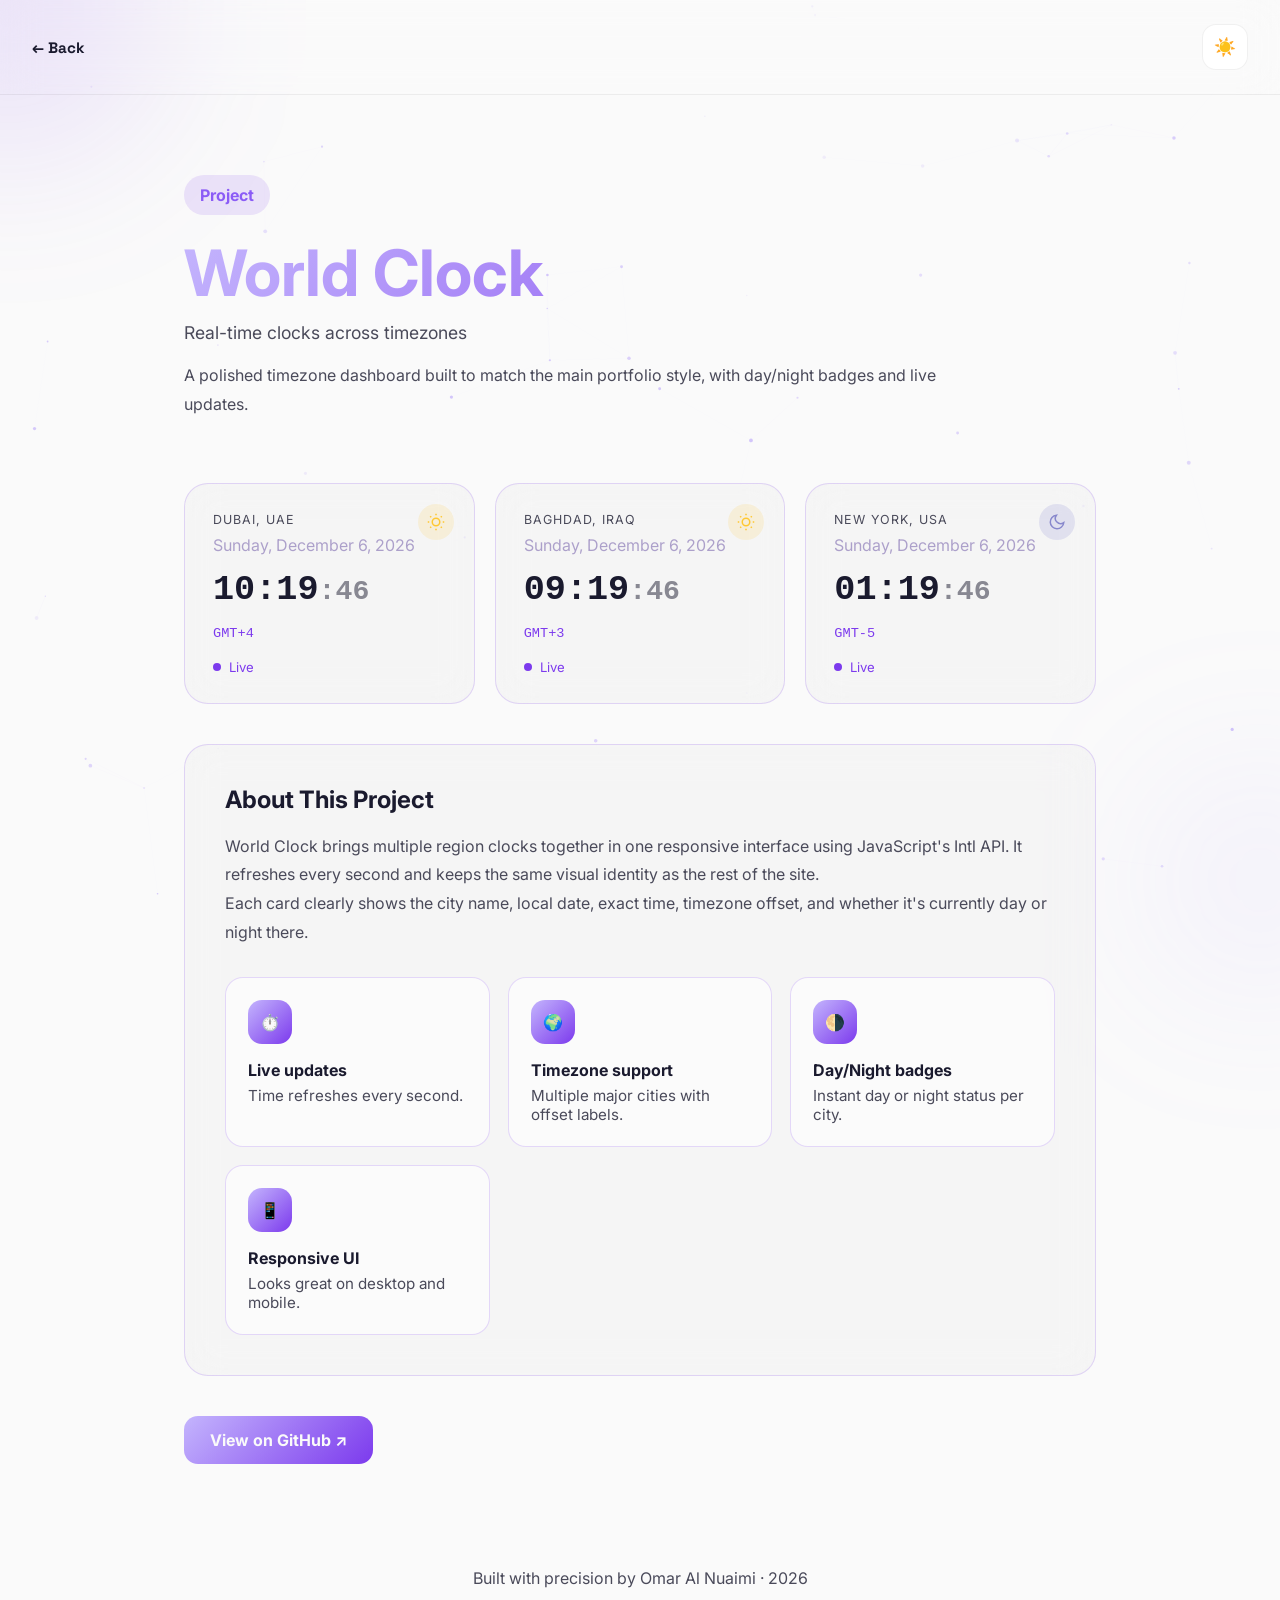
==== commit fa5dc91e: "theme fix on world-clock" ====
--- a/index.html
+++ b/index.html
@@ -35,7 +35,7 @@
 <body>
   <nav class="nav">
     <a href="https://www.oaln04.xyz" class="nav-brand">← Back</a>
-    <button id="toggle" class="theme-toggle" aria-label="Toggle theme">🌙</button>
+    <button type="button" id="toggle" class="theme-toggle" aria-label="Toggle theme">🌙</button>
   </nav>
 
   <div class="cursor-dot" id="cursor-dot" aria-hidden="true"></div>
@@ -96,25 +96,6 @@
 
   <script src="theme.js"></script>
   <script>
-  (function() {
-    var toggle = document.getElementById('toggle');
-    var key = 'theme-preference';
-    function setButton() {
-      var light = document.documentElement.classList.contains('light');
-      toggle.textContent = light ? '☀️' : '🌙';
-    }
-    function updateTheme() {
-      var light = document.documentElement.classList.toggle('light');
-      document.body.classList.toggle('light', light);
-      localStorage.setItem(key, light ? 'light' : 'dark');
-      setButton();
-    }
-    if (toggle) {
-      toggle.addEventListener('click', updateTheme);
-      setButton();
-    }
-  })();
-
   ;(function() {
     var dot = document.getElementById('cursor-dot');
     var ring = document.getElementById('cursor-ring');
